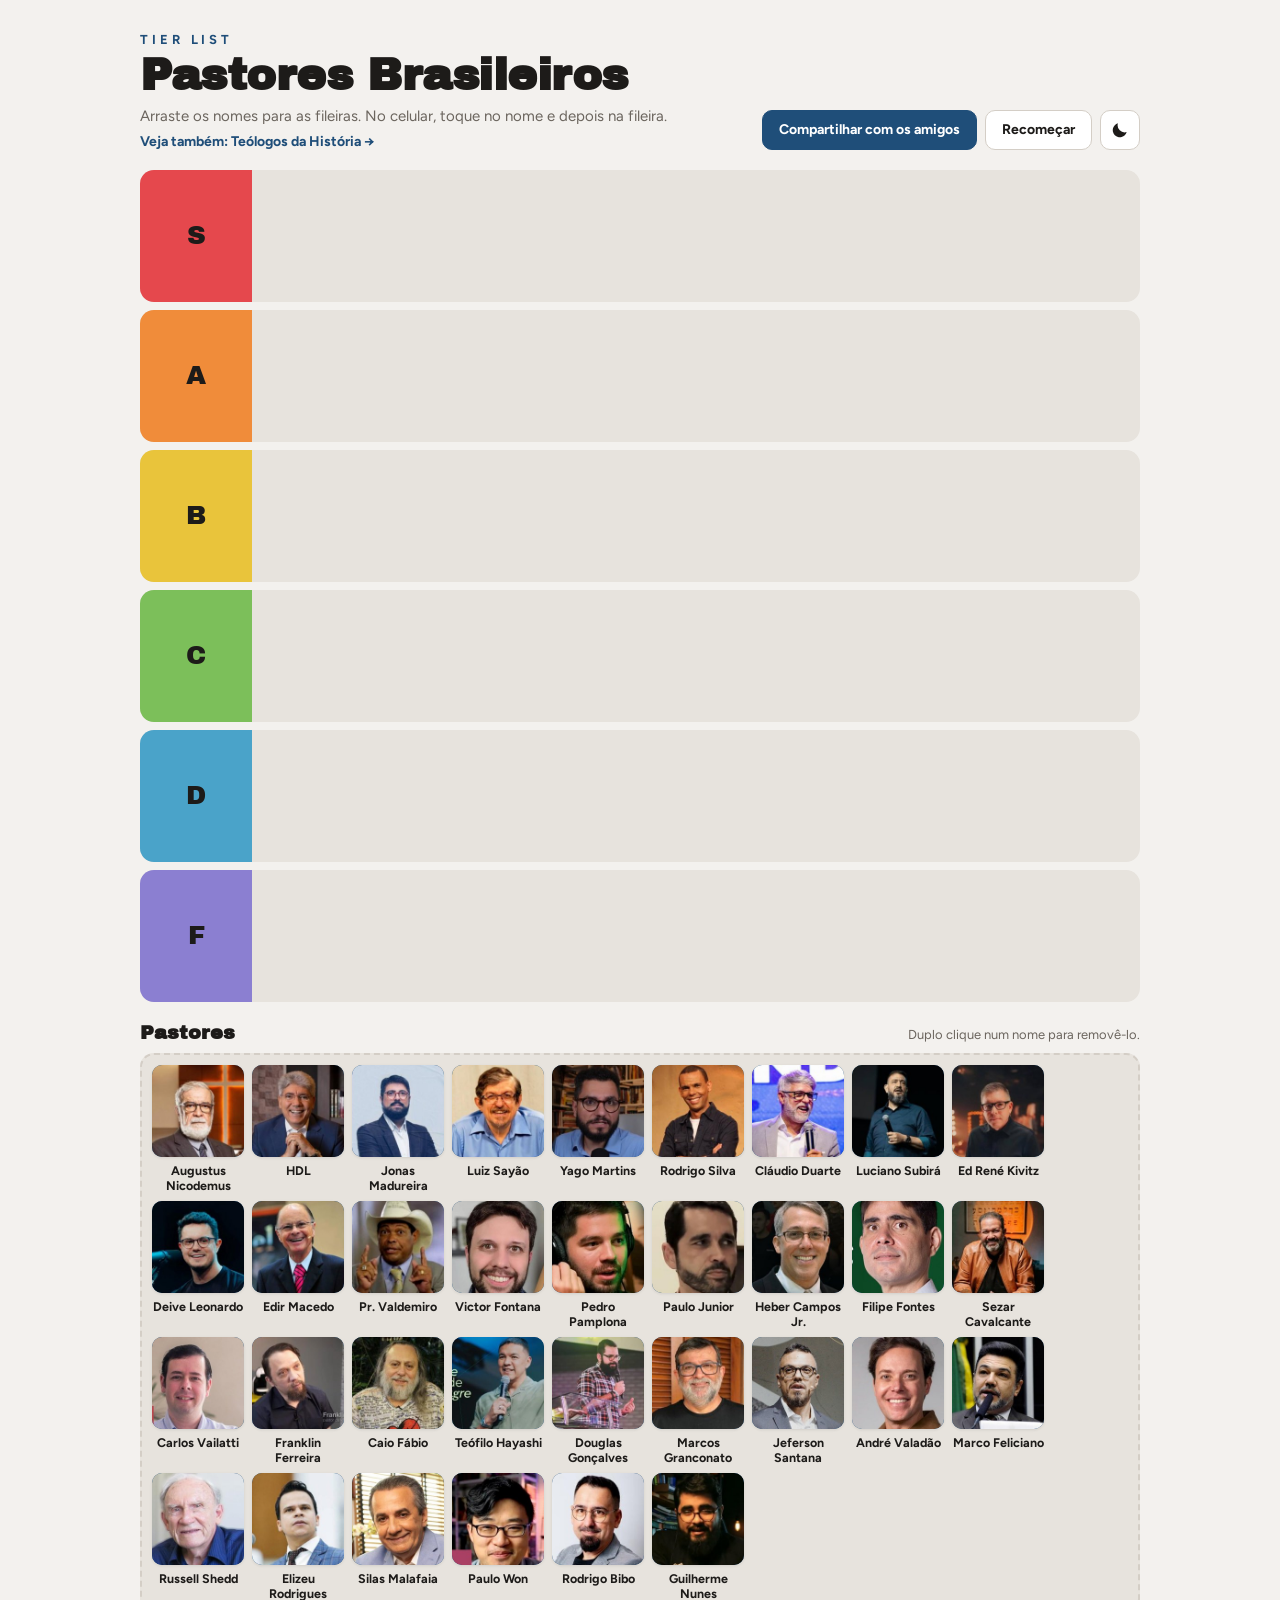
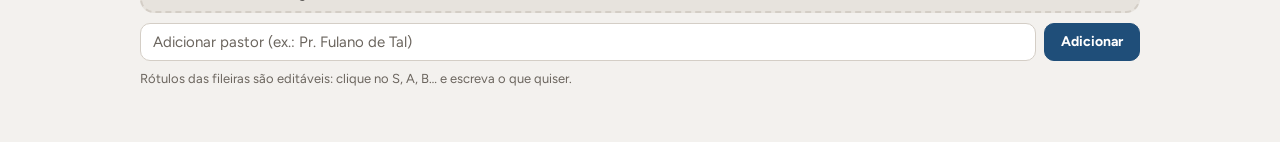
==== index.html @ 1598e866 "Atualização automática quando uma versão nova é publicada A página confere a cada minuto (e ao volta" ====
<!doctype html>
<html lang="pt-BR">
<head>
<meta charset="utf-8">
<meta name="viewport" content="width=device-width, initial-scale=1, viewport-fit=cover">
<title>Tier List de Pastores</title>
<meta name="description" content="Ranqueie os pastores brasileiros: monte a sua tier list e compartilhe com os amigos.">
<meta property="og:type" content="website">
<meta property="og:locale" content="pt_BR">
<meta property="og:url" content="https://matheusgregorio.github.io/tierlist-pastores/">
<meta property="og:title" content="Tier List de Pastores Brasileiros">
<meta property="og:description" content="Ranqueie os pastores brasileiros: monte a sua tier list e compartilhe com os amigos.">
<meta property="og:image" content="https://matheusgregorio.github.io/tierlist-pastores/capa.jpg">
<meta property="og:image:width" content="1200">
<meta property="og:image:height" content="630">
<meta property="og:image:alt" content="Ranqueie os pastores brasileiros: fileiras S, A, B, C, D e F e fotos de pastores">
<meta name="twitter:card" content="summary_large_image">
<meta name="twitter:title" content="Tier List de Pastores Brasileiros">
<meta name="twitter:description" content="Ranqueie os pastores brasileiros: monte a sua tier list e compartilhe com os amigos.">
<meta name="twitter:image" content="https://matheusgregorio.github.io/tierlist-pastores/capa.jpg">
<meta name="claude:viewport-fit-sides" content="cover">
<link rel="preconnect" href="https://fonts.googleapis.com">
<link rel="stylesheet" href="https://fonts.googleapis.com/css2?family=Archivo+Black&family=Figtree:wght@400;600;700&display=swap">
<style>
/* Layout: segue o visual da imagem de compartilhar. Fileiras arredondadas e separadas sobre fundo creme,
   rótulo colorido à esquerda, fotos quadradas com o nome embaixo. Tema claro e escuro seguem o aparelho. */
:root {
  --bg: #f3f1ee; --row: #e7e3dd; --surface: #ffffff; --fg: #1d1b19; --muted: #6b655e; --line: #d4cec6;
  --accent: #1f4e79; --on-accent: #ffffff; --shadow: rgb(29 27 25 / .10);
  --s: #e5484d; --a: #f08c3a; --b: #e9c43b; --c: #7cbf5a; --d: #4aa3c9; --f: #8b7fd1; --on-tier: #1d1b19;
  --display: "Archivo Black", Impact, "Arial Black", sans-serif;
  --body: "Figtree", system-ui, -apple-system, "Segoe UI", sans-serif;
}
@media (prefers-color-scheme: dark) { :root:not([data-theme="light"]) {
  --bg: #151413; --row: #24221f; --surface: #2d2a27; --fg: #f1ede8; --muted: #a69f97; --line: #3b3835;
  --accent: #8cb6de; --on-accent: #151413; --shadow: rgb(0 0 0 / .35);
  --s: #e0555a; --a: #ec9147; --b: #e2c049; --c: #7fbd60; --d: #52a5c8; --f: #9286d2; color-scheme: dark } }
:root[data-theme="dark"] {
  --bg: #151413; --row: #24221f; --surface: #2d2a27; --fg: #f1ede8; --muted: #a69f97; --line: #3b3835;
  --accent: #8cb6de; --on-accent: #151413; --shadow: rgb(0 0 0 / .35);
  --s: #e0555a; --a: #ec9147; --b: #e2c049; --c: #7fbd60; --d: #52a5c8; --f: #9286d2; color-scheme: dark }

* { box-sizing: border-box; }
html, body { margin: 0; }
body { background: var(--bg); color: var(--fg); font-family: var(--body); font-size: 15px;
  padding-left: max(16px, env(safe-area-inset-left, 0px)); padding-right: max(16px, env(safe-area-inset-right, 0px));
  padding-block: 32px 56px; }
.wrap { max-width: 1000px; margin: 0 auto; display: grid; gap: 20px; }
.wrap .wrap { width: 100%; max-width: none; }
header { display: flex; flex-wrap: wrap; align-items: end; justify-content: space-between; gap: 14px; }
.eyebrow { font-weight: 700; font-size: 13px; letter-spacing: .3em; color: var(--accent); margin: 0 0 6px; }
h1 { font-family: var(--display); font-size: clamp(1.9rem, 6vw, 2.8rem); line-height: 1.02; margin: 0; letter-spacing: -0.01em; text-wrap: balance; }
.sub { color: var(--muted); margin: 8px 0 0; }
.outra { display: inline-block; margin-top: 8px; font-weight: 700; font-size: 14px; color: var(--accent); text-decoration: none; }
.outra:hover { text-decoration: underline; }
.btns { display: flex; flex-wrap: wrap; gap: 8px; }
button { font: 700 14px var(--body); border: 1px solid var(--line); background: var(--surface); color: var(--fg);
  padding: 9px 16px; border-radius: 10px; cursor: pointer; transition: border-color .15s, transform .1s; }
button:hover { border-color: var(--accent); }
button:active { transform: translateY(1px); }
button.primary { background: var(--accent); color: var(--on-accent); border-color: var(--accent); }
button:disabled { opacity: .6; cursor: progress; }
button.icone { padding: 0; width: 40px; height: 40px; display: inline-grid; place-items: center; }
button.icone svg { width: 20px; height: 20px; fill: none; stroke: currentColor; stroke-width: 2; stroke-linecap: round; stroke-linejoin: round; }
button.icone .lua { fill: currentColor; stroke: none; }
:root[data-tema-efetivo="dark"] button.icone .lua, :root:not([data-tema-efetivo="dark"]) button.icone .sol { display: none; }
button:focus-visible, input:focus-visible, [contenteditable]:focus-visible, .chip:focus-visible { outline: 2px solid var(--accent); outline-offset: 2px; }

#board { display: grid; gap: 8px; }
.tier { display: grid; grid-template-columns: 112px 1fr; min-height: 132px; border-radius: 14px; overflow: hidden; background: var(--row); }
.label { position: relative; overflow: hidden; }
.label .txt { position: absolute; inset: 8px; display: flex; align-items: center; justify-content: center;
  text-align: center; font-family: var(--display); font-size: 26px; line-height: 1.1; color: var(--on-tier);
  overflow-wrap: normal; cursor: text; border-radius: 6px; outline-offset: -2px; }
.drop { display: flex; flex-wrap: wrap; align-content: flex-start; gap: 8px; padding: 10px;
  min-width: 0; transition: background .15s; }
.drop.over, .drop.target { background: color-mix(in srgb, var(--row), var(--accent) 16%); }

.chip { width: 92px; display: grid; justify-items: center; align-content: start; gap: 6px; padding: 0;
  border-radius: 10px; cursor: grab; user-select: none; touch-action: manipulation; }
.chip.sel .av { outline: 3px solid var(--accent); outline-offset: 2px; }
.chip.dragging { opacity: .4; }
.av { width: 100%; aspect-ratio: 1; border-radius: 10px; background: var(--accent); color: var(--on-accent);
  display: grid; place-items: center; font-family: var(--display); font-size: 1.6rem; overflow: hidden;
  box-shadow: 0 1px 3px var(--shadow); }
.av img { width: 100%; height: 100%; object-fit: cover; }
.nm { font-size: 12.5px; font-weight: 700; text-align: center; line-height: 1.2; overflow-wrap: break-word; hyphens: auto; }

.pool-head { display: flex; flex-wrap: wrap; gap: 8px; align-items: baseline; justify-content: space-between; }
h2 { font-family: var(--display); font-size: 1.2rem; margin: 0; }
#pool { background: var(--row); border: 2px dashed var(--line); border-radius: 14px; min-height: 120px; padding: 10px; }
.empty { color: var(--muted); padding: 10px; }
form { display: flex; gap: 8px; flex-wrap: wrap; }
input { font: 15px var(--body); padding: 9px 12px; border: 1px solid var(--line); border-radius: 10px;
  background: var(--surface); color: var(--fg); flex: 1 1 200px; min-width: 0; }
input::placeholder { color: var(--muted); }
.hint { color: var(--muted); font-size: 13px; margin: 0; }

#modal { position: fixed; inset: 0; z-index: 20; background: rgb(20 18 16 / .62); display: grid; place-items: center;
  padding: max(16px, env(safe-area-inset-top, 0px)) max(16px, env(safe-area-inset-right, 0px)) max(16px, env(safe-area-inset-bottom, 0px)) max(16px, env(safe-area-inset-left, 0px)); }
#modal[hidden] { display: none; }
.sheet { background: var(--surface); color: var(--fg); border-radius: 16px; width: min(560px, 100%); max-height: 100%;
  display: grid; grid-template-rows: auto minmax(0, 1fr) auto; overflow: hidden; box-shadow: 0 10px 40px rgb(0 0 0 / .3); }
.sheet-head, .sheet-foot { display: flex; gap: 8px; align-items: center; justify-content: space-between; padding: 12px 16px; }
.sheet-foot { justify-content: flex-end; border-top: 1px solid var(--line); flex-wrap: wrap; }
.sheet-head { border-bottom: 1px solid var(--line); }
.sheet-body { overflow: auto; padding: 16px; background: var(--row); min-height: 0; }
#modal-aviso { margin: 0; padding: 10px 16px 0; }
.sheet-body img { display: block; width: 100%; height: auto; border-radius: 8px; box-shadow: 0 2px 14px rgb(0 0 0 / .18); }

@media (max-width: 520px) {
  body { padding-block: 24px 48px; }
  .tier { grid-template-columns: 76px 1fr; min-height: 108px; border-radius: 12px; }
  .drop { gap: 6px; padding: 8px; }
  .chip { width: 72px; gap: 4px; } .nm { font-size: 10.5px; } .av { font-size: 1.2rem; border-radius: 8px; }
}
@media (prefers-reduced-motion: reduce) { * { transition: none !important; } }
</style>
<script>
  try { const t = localStorage.getItem("tierlist-tema"); if (t === "light" || t === "dark") document.documentElement.dataset.theme = t; } catch (e) {}
</script>
</head>
<body>
<div class="wrap">
  <header>
    <div>
      <p class="eyebrow">TIER LIST</p>
      <h1>Pastores Brasileiros</h1>
      <p class="sub">Arraste os nomes para as fileiras. No celular, toque no nome e depois na fileira.</p>
      <a class="outra" href="historia/">Veja também: Teólogos da História →</a>
    </div>
    <div class="btns">
      <button id="btn-share" class="primary">Compartilhar com os amigos</button>
      <button id="btn-reset">Recomeçar</button>
      <button id="btn-tema" class="icone" type="button" aria-label="Trocar tema">
        <svg class="sol" viewBox="0 0 24 24" aria-hidden="true"><circle cx="12" cy="12" r="4.5"/><path d="M12 2.5v2.5M12 19v2.5M2.5 12H5M19 12h2.5M5.3 5.3l1.8 1.8M16.9 16.9l1.8 1.8M5.3 18.7l1.8-1.8M16.9 7.1l1.8-1.8"/></svg>
        <svg class="lua" viewBox="0 0 24 24" aria-hidden="true"><path d="M20 14.5A8.5 8.5 0 0 1 9.5 4a8.5 8.5 0 1 0 10.5 10.5Z"/></svg>
      </button>
    </div>
  </header>

  <div id="board"></div>

  <section class="wrap" style="gap:10px">
    <div class="pool-head">
      <h2>Pastores</h2>
      <p class="hint">Duplo clique num nome para removê-lo.</p>
    </div>
    <div id="pool" class="drop"></div>
    <form id="add">
      <input id="novo" placeholder="Adicionar pastor (ex.: Pr. Fulano de Tal)" autocomplete="off">
      <button class="primary" type="submit">Adicionar</button>
    </form>
    <p class="hint">Rótulos das fileiras são editáveis: clique no S, A, B… e escreva o que quiser.</p>
  </section>
</div>

<div id="modal" hidden>
  <div class="sheet" role="dialog" aria-modal="true" aria-labelledby="modal-title">
    <div class="sheet-head">
      <h2 id="modal-title">Sua tier list</h2>
      <button id="btn-fechar" aria-label="Fechar">Fechar</button>
    </div>
    <div class="sheet-body">
      <p id="modal-msg" class="hint" hidden></p>
      <img id="modal-img" alt="Imagem da sua tier list de pastores" hidden>
    </div>
    <p id="modal-aviso" class="hint" role="status" hidden></p>
    <div class="sheet-foot" id="modal-acoes">
      <button id="btn-baixar">Baixar imagem</button>
      <button id="btn-enviar" class="primary">Compartilhar</button>
    </div>
  </div>
</div>

<script>
/* ===== Lista de pastores =====
   Edite aqui. "foto" é opcional: caminho de imagem dentro do repositório (ex.: "fotos/fulano.jpg").
   Sem foto, aparecem as iniciais. */
const PASTORES = [
  // Fotos do template original do TierMaker. Troque "Nº x" pelo nome.
  { id: "p01", nome: "Augustus Nicodemus", foto: "fotos/01.jpg" },
  { id: "p02", nome: "HDL", foto: "fotos/02.jpg" },
  { id: "p03", nome: "Jonas Madureira", foto: "fotos/03.jpg" },
  { id: "p04", nome: "Luiz Sayão", foto: "fotos/04.jpg" },
  { id: "p05", nome: "Yago Martins", foto: "fotos/05.jpg" },
  { id: "p06", nome: "Rodrigo Silva", foto: "fotos/06.jpg" },
  { id: "p08", nome: "Cláudio Duarte", foto: "fotos/08.jpg" },
  { id: "p09", nome: "Luciano Subirá", foto: "fotos/09.jpg" },
  { id: "p10", nome: "Ed René Kivitz", foto: "fotos/10.jpg" },
  { id: "p11", nome: "Deive Leonardo", foto: "fotos/11.jpg" },
  { id: "p13", nome: "Edir Macedo", foto: "fotos/13.jpg" },
  { id: "p22", nome: "Pr. Valdemiro", foto: "fotos/22.jpg" },
  { id: "p23", nome: "Victor Fontana", foto: "fotos/23.jpg" },
  { id: "p24", nome: "Pedro Pamplona", foto: "fotos/24.jpg" },
  { id: "p25", nome: "Paulo Junior", foto: "fotos/25.jpg" },
  { id: "p26", nome: "Heber Campos Jr.", foto: "fotos/26.jpg" },
  { id: "p27", nome: "Filipe Fontes", foto: "fotos/27.jpg" },
  { id: "p28", nome: "Sezar Cavalcante", foto: "fotos/28.jpg" },
  { id: "p29", nome: "Carlos Vailatti", foto: "fotos/29.jpg" },
  { id: "p30", nome: "Franklin Ferreira", foto: "fotos/30.jpg" },
  { id: "p31", nome: "Caio Fábio", foto: "fotos/31.jpg" },
  { id: "p32", nome: "Teófilo Hayashi", foto: "fotos/32.jpg" },
  { id: "p33", nome: "Douglas Gonçalves", foto: "fotos/33.jpg" },
  { id: "p34", nome: "Marcos Granconato", foto: "fotos/34.jpg" },
  { id: "p35", nome: "Jeferson Santana", foto: "fotos/35.jpg" },
  { id: "p36", nome: "André Valadão", foto: "fotos/36.jpg" },
  { id: "p37", nome: "Marco Feliciano", foto: "fotos/37.jpg" },
  { id: "p38", nome: "Russell Shedd", foto: "fotos/38.jpg" },
  { id: "p39", nome: "Elizeu Rodrigues", foto: "fotos/39.jpg" },
  { id: "p40", nome: "Silas Malafaia", foto: "fotos/40.jpg" },
  { id: "p41", nome: "Paulo Won", foto: "fotos/41.jpg" },
  { id: "p42", nome: "Rodrigo Bibo", foto: "fotos/42.jpg" },
  { id: "p43", nome: "Guilherme Nunes", foto: "fotos/43.jpg" },
];

const TIERS = [
  { id: "S", cor: "var(--s)" }, { id: "A", cor: "var(--a)" }, { id: "B", cor: "var(--b)" },
  { id: "C", cor: "var(--c)" }, { id: "D", cor: "var(--d)" }, { id: "F", cor: "var(--f)" },
];
const KEY = "tierlist-pastores-v1";

function pid(p) { return p.id || slug(p.nome); }
function slug(s) { return s.normalize("NFD").replace(/[\u0300-\u036f]/g, "").toLowerCase().replace(/[^a-z0-9]+/g, "-"); }
function iniciais(n) {
  const p = n.replace(/^(pr|pra|rev|bispo|ap|apóstolo|pastor|pastora)\.?\s+/i, "").split(/\s+/).filter((w, i, a) => w && (a.length < 3 || !/^(jr\.?|j[uú]nior|filho|neto)$/i.test(w)));
  return ((p[0]?.[0] || "") + (p.length > 1 ? p[p.length - 1][0] : "")).toUpperCase();
}

function estadoInicial() {
  const s = { labels: {}, pos: {}, extras: [], removidos: [] };
  TIERS.forEach(t => s.labels[t.id] = t.id);
  return s;
}
let estado = estadoInicial();
try { const salvo = JSON.parse(localStorage.getItem(KEY)); if (salvo) estado = Object.assign(estadoInicial(), salvo); } catch (e) {}
function salvar() { try { localStorage.setItem(KEY, JSON.stringify(estado)); } catch (e) {} }

function todos() {
  const lista = [...PASTORES, ...estado.extras];
  const vistos = new Set();
  return lista.filter(p => { const id = pid(p); if (vistos.has(id) || estado.removidos.includes(id)) return false; vistos.add(id); return true; });
}

const board = document.getElementById("board"), pool = document.getElementById("pool");
let selecionado = null;

function chip(p) {
  const el = document.createElement("div");
  el.className = "chip"; el.draggable = true; el.dataset.id = pid(p); el.tabIndex = 0;
  const av = document.createElement("div"); av.className = "av";
  if (p.foto) { const img = new Image(); img.src = p.foto; img.alt = ""; img.onerror = () => { av.textContent = iniciais(p.nome); }; av.append(img); }
  else av.textContent = iniciais(p.nome);
  const nm = document.createElement("div"); nm.className = "nm"; nm.textContent = p.nome;
  el.append(av, nm);
  el.addEventListener("dragstart", e => { e.dataTransfer.setData("text/plain", el.dataset.id); el.classList.add("dragging"); });
  el.addEventListener("dragend", () => el.classList.remove("dragging"));
  el.addEventListener("click", e => { e.stopPropagation(); selecionar(el); });
  el.addEventListener("keydown", e => { if (e.key === "Enter" || e.key === " ") { e.preventDefault(); selecionar(el); } });
  el.addEventListener("dblclick", () => remover(el.dataset.id));
  return el;
}

function selecionar(el) {
  if (selecionado === el) { el.classList.remove("sel"); selecionado = null; marcarAlvos(false); return; }
  selecionado?.classList.remove("sel");
  selecionado = el; el.classList.add("sel"); marcarAlvos(true);
}
function marcarAlvos(on) { document.querySelectorAll(".drop").forEach(d => d.classList.toggle("target", on)); }

function mover(id, destino) {
  if (destino === "pool") delete estado.pos[id]; else estado.pos[id] = destino;
  salvar(); render();
}
function remover(id) {
  estado.extras = estado.extras.filter(p => pid(p) !== id);
  if (PASTORES.some(p => pid(p) === id)) estado.removidos.push(id);
  delete estado.pos[id]; salvar(); render();
}

function prepararDrop(el, destino) {
  el.addEventListener("dragover", e => { e.preventDefault(); el.classList.add("over"); });
  el.addEventListener("dragleave", () => el.classList.remove("over"));
  el.addEventListener("drop", e => { e.preventDefault(); el.classList.remove("over"); mover(e.dataTransfer.getData("text/plain"), destino); });
  el.addEventListener("click", () => { if (selecionado) { const id = selecionado.dataset.id; selecionado = null; marcarAlvos(false); mover(id, destino); } });
}

/* Rótulo das fileiras: começa grande e diminui até o texto caber inteiro no quadrado */
function ajustarRotulo(txt) {
  if (!txt.clientHeight) return;
  let tam = 26;
  txt.style.fontSize = tam + "px";
  while (tam > 10 && (txt.scrollHeight > txt.clientHeight + 1 || txt.scrollWidth > txt.clientWidth + 1)) {
    tam -= 1; txt.style.fontSize = tam + "px";
  }
}
function ajustarTodos() { document.querySelectorAll(".label .txt").forEach(ajustarRotulo); }
window.addEventListener("resize", ajustarTodos);
document.fonts?.ready?.then(ajustarTodos);

function render() {
  board.innerHTML = ""; pool.innerHTML = "";
  const pessoas = todos();
  TIERS.forEach(t => {
    const row = document.createElement("div"); row.className = "tier";
    const lab = document.createElement("div"); lab.className = "label"; lab.style.background = t.cor;
    const txt = document.createElement("div"); txt.className = "txt";
    txt.contentEditable = "true"; txt.spellcheck = false; txt.textContent = estado.labels[t.id];
    txt.setAttribute("aria-label", "Nome da fileira");
    txt.addEventListener("input", () => { estado.labels[t.id] = txt.textContent.trim() || t.id; ajustarRotulo(txt); salvar(); });
    txt.addEventListener("blur", () => { if (!txt.textContent.trim()) { txt.textContent = t.id; ajustarRotulo(txt); } });
    lab.append(txt);
    const drop = document.createElement("div"); drop.className = "drop";
    prepararDrop(drop, t.id);
    pessoas.filter(p => estado.pos[pid(p)] === t.id).forEach(p => drop.append(chip(p)));
    row.append(lab, drop); board.append(row);
  });
  const soltos = pessoas.filter(p => !TIERS.some(t => t.id === estado.pos[pid(p)]));
  soltos.forEach(p => pool.append(chip(p)));
  if (!pessoas.length) pool.innerHTML = '<div class="empty">Nenhum pastor ainda. Adicione pelo campo abaixo.</div>';
  ajustarTodos();
}
prepararDrop(pool, "pool");

document.getElementById("add").addEventListener("submit", e => {
  e.preventDefault();
  const inp = document.getElementById("novo"), nome = inp.value.trim();
  if (!nome) return;
  const id = slug(nome);
  estado.removidos = estado.removidos.filter(r => r !== id);
  if (!todos().some(p => pid(p) === id)) estado.extras.push({ nome });
  inp.value = ""; salvar(); render();
});

document.getElementById("btn-reset").addEventListener("click", function () {
  if (this.dataset.confirm) { estado = estadoInicial(); salvar(); render(); this.textContent = "Recomeçar"; delete this.dataset.confirm; return; }
  this.dataset.confirm = "1"; this.textContent = "Confirmar: apagar tudo?";
  setTimeout(() => { this.textContent = "Recomeçar"; delete this.dataset.confirm; }, 4000);
});

/* ===== Imagem para compartilhar =====
   Desenhada num canvas de 1080 px de largura (formato de post), sempre no tema claro. */
const SITE = "matheusgregorio.github.io/tierlist-pastores";
const CORES = { S: "#e5484d", A: "#f08c3a", B: "#e9c43b", C: "#7cbf5a", D: "#4aa3c9", F: "#8b7fd1" };
const IMG = { W: 1080, pad: 56, labelW: 180, cell: 124, foto: 112, gapX: 14, rowPad: 16, nomeH: 50 };
const DISPLAY = '"Archivo Black", Impact, "Arial Black", sans-serif';
const BODY = 'Figtree, system-ui, -apple-system, "Segoe UI", sans-serif';

function carregarFoto(src) {
  return new Promise(res => { if (!src) return res(null); const i = new Image(); i.onload = () => res(i); i.onerror = () => res(null); i.src = src; });
}
function quebrar(ctx, texto, larg) {
  const linhas = []; let atual = "";
  for (const w of texto.split(/\s+/)) {
    const teste = atual ? atual + " " + w : w;
    if (ctx.measureText(teste).width <= larg || !atual) atual = teste; else { linhas.push(atual); atual = w; }
  }
  if (atual) linhas.push(atual);
  return linhas;
}
function retArredondado(ctx, x, y, w, h, r) {
  ctx.beginPath(); ctx.moveTo(x + r, y); ctx.arcTo(x + w, y, x + w, y + h, r); ctx.arcTo(x + w, y + h, x, y + h, r);
  ctx.arcTo(x, y + h, x, y, r); ctx.arcTo(x, y, x + w, y, r); ctx.closePath();
}

async function gerarImagem() {
  try { await Promise.all([document.fonts.load(`64px ${DISPLAY}`), document.fonts.load(`700 18px ${BODY}`), document.fonts.load(`600 18px ${BODY}`)]); } catch (e) {}
  const pessoas = todos();
  const fileiras = TIERS.map(t => ({ t, gente: pessoas.filter(p => estado.pos[pid(p)] === t.id) }));
  if (!fileiras.some(f => f.gente.length)) return null;

  const fotos = new Map();
  await Promise.all(pessoas.filter(p => estado.pos[pid(p)]).map(async p => fotos.set(pid(p), await carregarFoto(p.foto))));

  // Altura máxima 1350 (formato 4:5): o WhatsApp e o Instagram mostram a imagem inteira, sem cortar.
  // Com muita gente, as fotos diminuem até tudo caber.
  const H_MAX = 1350, topo = 210, rodape = 100, gapFileira = 8;
  const areaX = IMG.pad + IMG.labelW, areaW = IMG.W - IMG.pad * 2 - IMG.labelW;
  function medir(k) {
    const foto = Math.round(IMG.foto * k), cell = Math.round(IMG.cell * k), gapX = Math.round(IMG.gapX * k);
    const rowPad = Math.round(IMG.rowPad * Math.max(k, .6)), nomeFonte = Math.max(11, Math.round(17 * Math.min(1, k * 1.15)));
    const nomeH = Math.round(nomeFonte * 2.4 + 6), celH = foto + nomeH;
    const porLinha = Math.max(1, Math.floor((areaW - rowPad * 2 + gapX) / (cell + gapX)));
    const alturas = fileiras.map(f => f.gente.length
      ? Math.ceil(f.gente.length / porLinha) * celH + rowPad * 2 - 6
      : Math.round(celH * .55) + rowPad * 2);
    const H = topo + alturas.reduce((a, b) => a + b, 0) + gapFileira * (fileiras.length - 1) + rodape;
    return { foto, cell, gapX, rowPad, nomeFonte, celH, porLinha, alturas, H };
  }
  let k = 1, L = medir(k);
  while (L.H > H_MAX && k > .4) { k -= .02; L = medir(k); }
  const { foto: FOTO, cell: CELL, gapX: GAPX, rowPad: ROWPAD, nomeFonte, celH, porLinha, alturas, H } = L;
  const escala = 2;
  const cv = document.createElement("canvas"); cv.width = IMG.W * escala; cv.height = H * escala;
  const ctx = cv.getContext("2d"); ctx.scale(escala, escala);

  // fundo e cabeçalho
  ctx.fillStyle = "#f3f1ee"; ctx.fillRect(0, 0, IMG.W, H);
  ctx.fillStyle = "#1f4e79"; ctx.font = `700 22px ${BODY}`;
  ctx.letterSpacing = "4px"; ctx.fillText("MINHA TIER LIST", IMG.pad, 84); ctx.letterSpacing = "0px";
  ctx.fillStyle = "#1d1b19"; ctx.font = `64px ${DISPLAY}`; ctx.fillText("Pastores Brasileiros", IMG.pad, 156);

  // fileiras
  let y = topo;
  fileiras.forEach((f, i) => {
    const h = alturas[i];
    retArredondado(ctx, IMG.pad, y, IMG.W - IMG.pad * 2, h, 14); ctx.save(); ctx.clip();
    ctx.fillStyle = "#e7e3dd"; ctx.fillRect(IMG.pad, y, IMG.W - IMG.pad * 2, h);
    ctx.fillStyle = CORES[f.t.id] || "#999"; ctx.fillRect(IMG.pad, y, IMG.labelW, h);
    ctx.restore();

    // rótulo: maior fonte que caiba na largura e na altura
    const rotulo = estado.labels[f.t.id] || f.t.id;
    ctx.fillStyle = "#1d1b19"; ctx.textAlign = "center"; ctx.textBaseline = "middle";
    let tam = 64, linhas;
    do { ctx.font = `${tam}px ${DISPLAY}`; linhas = quebrar(ctx, rotulo, IMG.labelW - 24); tam -= 2; }
    while (tam > 14 && (linhas.length * tam * 1.15 > h - 16 || linhas.some(l => ctx.measureText(l).width > IMG.labelW - 24)));
    const lh = (tam + 2) * 1.15, y0 = y + h / 2 - (linhas.length - 1) * lh / 2;
    linhas.forEach((l, k) => ctx.fillText(l, IMG.pad + IMG.labelW / 2, y0 + k * lh));

    // pessoas
    f.gente.forEach((p, k) => {
      const col = k % porLinha, lin = Math.floor(k / porLinha);
      const cx = areaX + ROWPAD + col * (CELL + GAPX), cy = y + ROWPAD + lin * celH;
      const fx = cx + (CELL - FOTO) / 2;
      ctx.save(); retArredondado(ctx, fx, cy, FOTO, FOTO, Math.max(8, Math.round(14 * k))); ctx.clip();
      const im = fotos.get(pid(p));
      if (im) {
        const s = Math.max(FOTO / im.width, FOTO / im.height), w = im.width * s, hh = im.height * s;
        ctx.drawImage(im, fx + (FOTO - w) / 2, cy + (FOTO - hh) / 2, w, hh);
      } else {
        ctx.fillStyle = "#1f4e79"; ctx.fillRect(fx, cy, FOTO, FOTO);
        ctx.fillStyle = "#f3f1ee"; ctx.font = `${Math.round(FOTO * .32)}px ${DISPLAY}`; ctx.fillText(iniciais(p.nome), fx + FOTO / 2, cy + FOTO / 2);
      }
      ctx.restore();
      retArredondado(ctx, fx + .5, cy + .5, FOTO - 1, FOTO - 1, Math.max(8, Math.round(14 * k)));
      ctx.strokeStyle = "rgba(29, 27, 25, .16)"; ctx.lineWidth = 1; ctx.stroke();
      ctx.fillStyle = "#1d1b19"; ctx.font = `700 ${nomeFonte}px ${BODY}`; ctx.textBaseline = "top";
      quebrar(ctx, p.nome, CELL + Math.round(GAPX * .4)).slice(0, 2).forEach((l, n) => ctx.fillText(l, cx + CELL / 2, cy + FOTO + 6 + n * Math.round(nomeFonte * 1.18)));
      ctx.textBaseline = "middle";
    });
    y += h + gapFileira;
  });

  // rodapé
  ctx.textAlign = "left"; ctx.textBaseline = "alphabetic";
  ctx.fillStyle = "#6b655e"; ctx.font = `600 22px ${BODY}`; ctx.fillText("Monte a sua em", IMG.pad, H - 48);
  const w1 = ctx.measureText("Monte a sua em ").width;
  ctx.fillStyle = "#1f4e79"; ctx.font = `700 22px ${BODY}`; ctx.fillText(SITE, IMG.pad + w1, H - 48);
  return cv;
}

const modal = document.getElementById("modal"), modalImg = document.getElementById("modal-img"), modalMsg = document.getElementById("modal-msg");
const btnEnviar = document.getElementById("btn-enviar"), btnBaixar = document.getElementById("btn-baixar");
const modalAviso = document.getElementById("modal-aviso");
let arquivo = null;

function fecharModal() { modal.hidden = true; if (modalImg.src.startsWith("blob:")) URL.revokeObjectURL(modalImg.src); arquivo = null; }
document.getElementById("btn-fechar").addEventListener("click", fecharModal);
modal.addEventListener("click", e => { if (e.target === modal) fecharModal(); });
document.addEventListener("keydown", e => { if (e.key === "Escape" && !modal.hidden) fecharModal(); });

document.getElementById("btn-share").addEventListener("click", async function () {
  this.disabled = true; const txt = this.textContent; this.textContent = "Gerando imagem…";
  try {
    const cv = await gerarImagem();
    modal.hidden = false;
    if (!cv) {
      modalMsg.textContent = "Coloque pelo menos um pastor numa fileira para gerar a imagem.";
      modalMsg.hidden = false; modalImg.hidden = true; document.getElementById("modal-acoes").hidden = true; return;
    }
    const blob = await new Promise(r => cv.toBlob(r, "image/png"));
    arquivo = new File([blob], "tierlist-pastores.png", { type: "image/png" });
    modalImg.src = URL.createObjectURL(blob);
    modalImg.hidden = false; modalMsg.hidden = true; document.getElementById("modal-acoes").hidden = false;
    modalAviso.hidden = true; btnEnviar.focus();
  } finally { this.disabled = false; this.textContent = txt; }
});

const TEXTO = "Faça a sua em https://" + SITE;
btnEnviar.addEventListener("click", async () => {
  if (!arquivo) return;
  if (navigator.canShare && navigator.canShare({ files: [arquivo] })) {
    // Abre o menu de compartilhar do aparelho (WhatsApp, Instagram…) com a imagem e o texto
    try { await navigator.share({ files: [arquivo], text: TEXTO }); return; }
    catch (e) { if (e.name === "AbortError") return; }
  }
  // Sem suporte a enviar imagem (ex.: alguns computadores): baixa a imagem e abre o WhatsApp com o texto
  btnBaixar.click();
  window.open("https://wa.me/?text=" + encodeURIComponent(TEXTO), "_blank", "noopener");
  modalAviso.textContent = "A imagem foi baixada. Anexe ela na conversa do WhatsApp que abriu.";
  modalAviso.hidden = false;
});
btnBaixar.addEventListener("click", () => {
  if (!arquivo) return;
  const a = document.createElement("a"); a.download = arquivo.name; a.href = modalImg.src;
  document.body.append(a); a.click(); a.remove();
});

/* ===== Tema claro / escuro =====
   Padrão: o do aparelho. O botão troca para o outro modo e a escolha fica salva neste navegador. */
const escuroSistema = matchMedia("(prefers-color-scheme: dark)");
function temaAtual() { return document.documentElement.dataset.theme || (escuroSistema.matches ? "dark" : "light"); }
function marcarTema() {
  const t = temaAtual(); document.documentElement.dataset.temaEfetivo = t;
  const b = document.getElementById("btn-tema");
  const rot = t === "dark" ? "Mudar para o modo claro" : "Mudar para o modo escuro";
  b.setAttribute("aria-label", rot); b.title = rot;
}
document.getElementById("btn-tema").addEventListener("click", () => {
  const novo = temaAtual() === "dark" ? "light" : "dark";
  document.documentElement.dataset.theme = novo;
  try { localStorage.setItem("tierlist-tema", novo); } catch (e) {}
  marcarTema();
});
escuroSistema.addEventListener?.("change", marcarTema);
new MutationObserver(marcarTema).observe(document.documentElement, { attributes: true, attributeFilter: ["data-theme"] });
marcarTema();

/* ===== Atualização automática =====
   Quando uma versão nova é publicada, a página recarrega sozinha (as posições ficam salvas no navegador).
   Compara o código desta página com o publicado; espera a pessoa terminar o que está fazendo. */
(function () {
  if (!/(\.github\.io|^127\.0\.0\.1|^localhost)$/.test(location.hostname)) return;
  const assinatura = doc => [...doc.querySelectorAll("script:not([src]), style")].map(e => e.textContent).join("\u0000");
  const atual = assinatura(document);
  let pendente = false;
  const ocupado = () => {
    const a = document.activeElement;
    return !modal.hidden || selecionado || (a && (a.isContentEditable || a.tagName === "INPUT"));
  };
  async function checar() {
    if (document.hidden) return;
    if (!pendente) {
      try {
        const r = await fetch(location.pathname + "?v=" + Date.now(), { cache: "no-store" });
        if (!r.ok) return;
        const novo = assinatura(new DOMParser().parseFromString(await r.text(), "text/html"));
        if (novo && novo !== atual) pendente = true;
      } catch (e) { return; }
    }
    if (pendente && !ocupado()) location.reload();
  }
  setInterval(() => { if (pendente) checar(); }, 5000);
  setInterval(checar, 60000);
  document.addEventListener("visibilitychange", () => { if (!document.hidden) checar(); });
  setTimeout(checar, 3000);
})();

render();
</script>
</body>
</html>
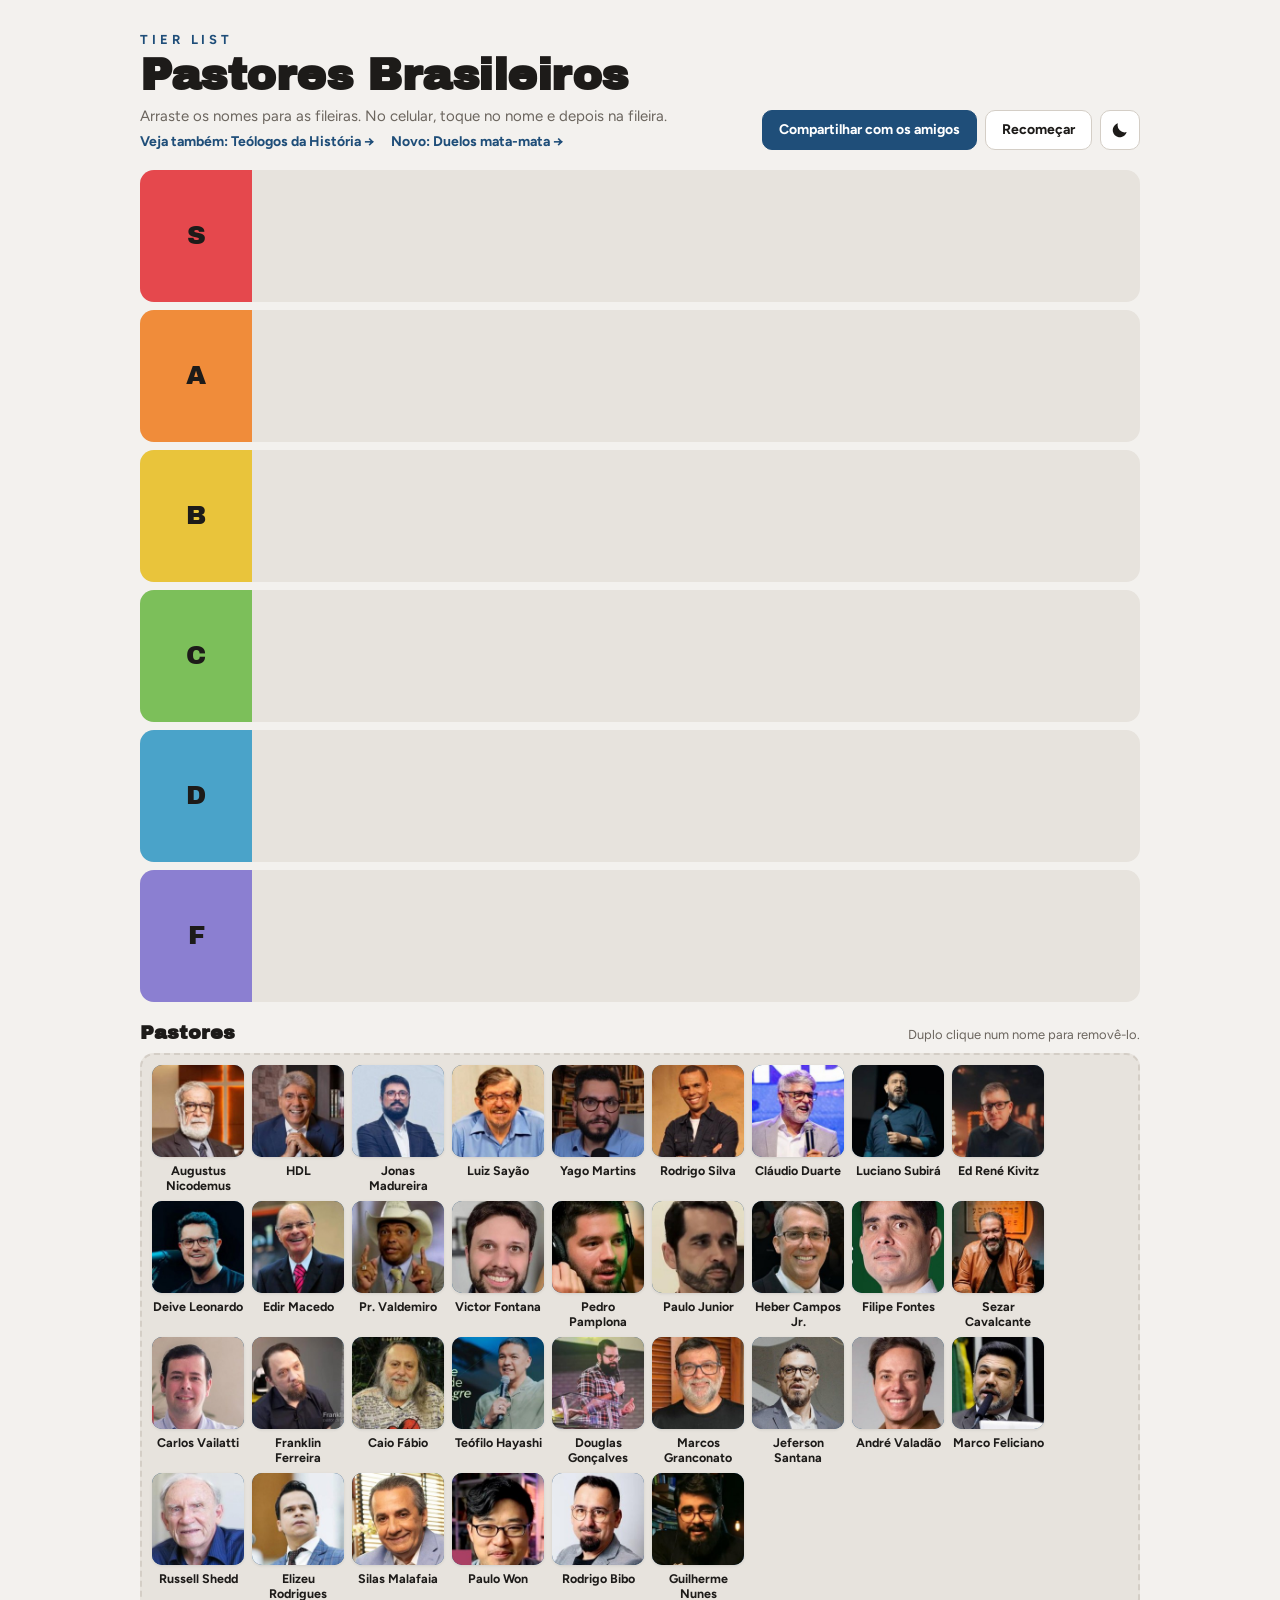
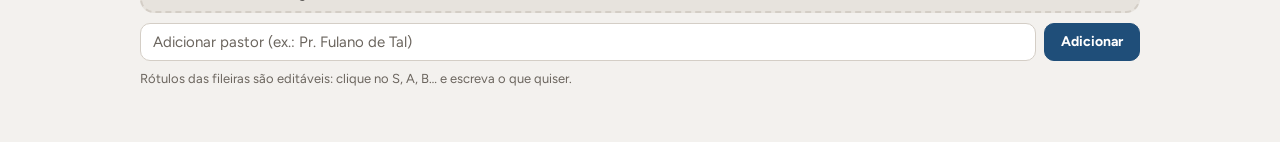
==== commit 2bfd29da: "Adiciona duelos mata-mata com pódio, chaveamento e compartilhamento" ====
--- a/index.html
+++ b/index.html
@@ -128,6 +128,7 @@
       <h1>Pastores Brasileiros</h1>
       <p class="sub">Arraste os nomes para as fileiras. No celular, toque no nome e depois na fileira.</p>
       <a class="outra" href="historia/">Veja também: Teólogos da História →</a>
+      <a class="outra" href="duelos/" style="margin-left:12px">Novo: Duelos mata-mata →</a>
     </div>
     <div class="btns">
       <button id="btn-share" class="primary">Compartilhar com os amigos</button>
@@ -358,9 +359,17 @@
   if (atual) linhas.push(atual);
   return linhas;
 }
+// Retângulo de cantos arredondados desenhado com linhas e curvas simples
+// (o arcTo gerava formas erradas no Safari/iPhone).
 function retArredondado(ctx, x, y, w, h, r) {
-  ctx.beginPath(); ctx.moveTo(x + r, y); ctx.arcTo(x + w, y, x + w, y + h, r); ctx.arcTo(x + w, y + h, x, y + h, r);
-  ctx.arcTo(x, y + h, x, y, r); ctx.arcTo(x, y, x + w, y, r); ctx.closePath();
+  r = Math.min(r, w / 2, h / 2);
+  ctx.beginPath();
+  ctx.moveTo(x + r, y);
+  ctx.lineTo(x + w - r, y); ctx.quadraticCurveTo(x + w, y, x + w, y + r);
+  ctx.lineTo(x + w, y + h - r); ctx.quadraticCurveTo(x + w, y + h, x + w - r, y + h);
+  ctx.lineTo(x + r, y + h); ctx.quadraticCurveTo(x, y + h, x, y + h - r);
+  ctx.lineTo(x, y + r); ctx.quadraticCurveTo(x, y, x + r, y);
+  ctx.closePath();
 }
 
 async function gerarImagem() {
@@ -390,6 +399,7 @@
   let k = 1, L = medir(k);
   while (L.H > H_MAX && k > .4) { k -= .02; L = medir(k); }
   const { foto: FOTO, cell: CELL, gapX: GAPX, rowPad: ROWPAD, nomeFonte, celH, porLinha, alturas, H } = L;
+  const RAIO = Math.max(8, Math.round(14 * k)); // canto arredondado das fotos (fixo para todas)
   const escala = 2;
   const cv = document.createElement("canvas"); cv.width = IMG.W * escala; cv.height = H * escala;
   const ctx = cv.getContext("2d"); ctx.scale(escala, escala);
@@ -423,7 +433,7 @@
       const col = k % porLinha, lin = Math.floor(k / porLinha);
       const cx = areaX + ROWPAD + col * (CELL + GAPX), cy = y + ROWPAD + lin * celH;
       const fx = cx + (CELL - FOTO) / 2;
-      ctx.save(); retArredondado(ctx, fx, cy, FOTO, FOTO, Math.max(8, Math.round(14 * k))); ctx.clip();
+      ctx.save(); retArredondado(ctx, fx, cy, FOTO, FOTO, RAIO); ctx.clip();
       const im = fotos.get(pid(p));
       if (im) {
         const s = Math.max(FOTO / im.width, FOTO / im.height), w = im.width * s, hh = im.height * s;
@@ -433,7 +443,7 @@
         ctx.fillStyle = "#f3f1ee"; ctx.font = `${Math.round(FOTO * .32)}px ${DISPLAY}`; ctx.fillText(iniciais(p.nome), fx + FOTO / 2, cy + FOTO / 2);
       }
       ctx.restore();
-      retArredondado(ctx, fx + .5, cy + .5, FOTO - 1, FOTO - 1, Math.max(8, Math.round(14 * k)));
+      retArredondado(ctx, fx + .5, cy + .5, FOTO - 1, FOTO - 1, RAIO);
       ctx.strokeStyle = "rgba(29, 27, 25, .16)"; ctx.lineWidth = 1; ctx.stroke();
       ctx.fillStyle = "#1d1b19"; ctx.font = `700 ${nomeFonte}px ${BODY}`; ctx.textBaseline = "top";
       quebrar(ctx, p.nome, CELL + Math.round(GAPX * .4)).slice(0, 2).forEach((l, n) => ctx.fillText(l, cx + CELL / 2, cy + FOTO + 6 + n * Math.round(nomeFonte * 1.18)));
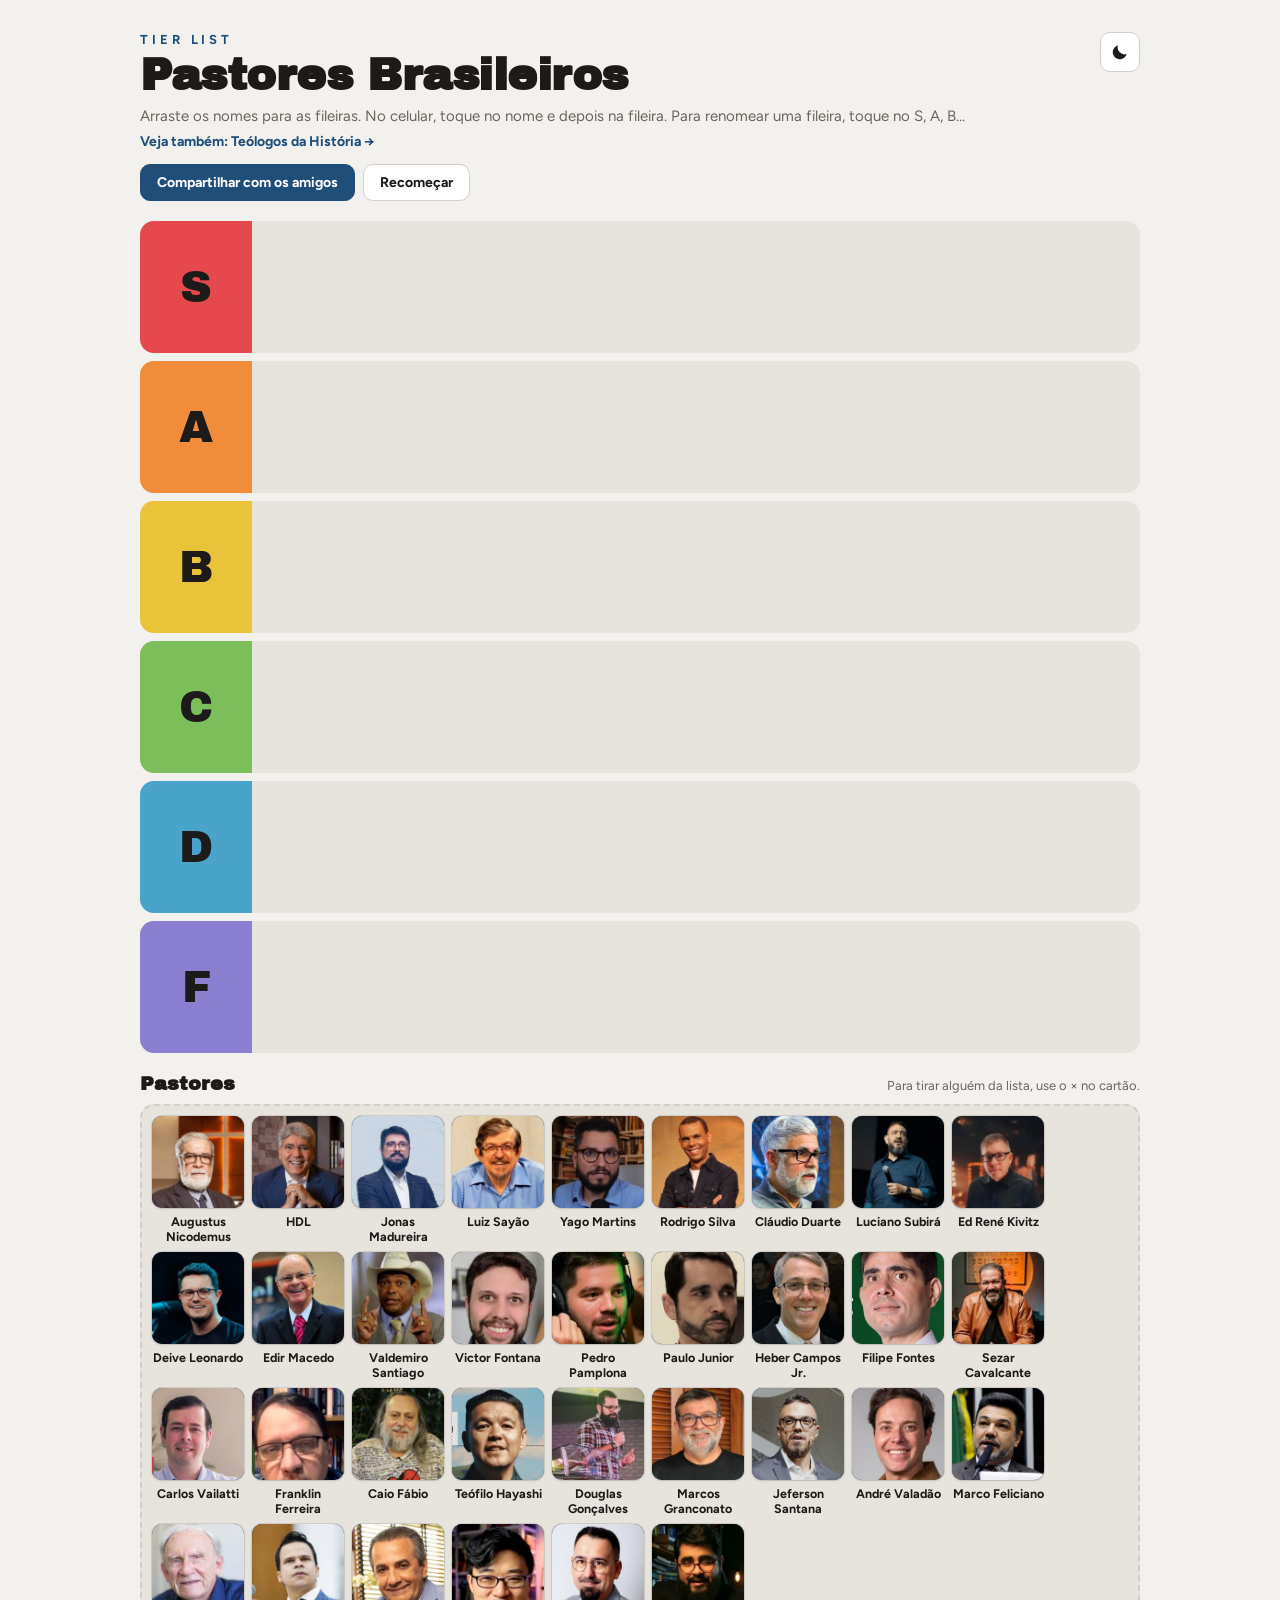
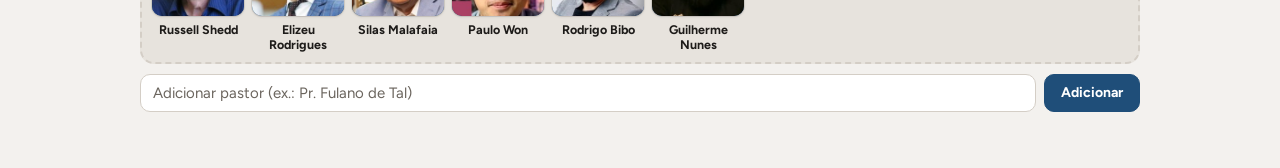
==== commit a320019c: "Ajustes da revisão: remover com × e desfazer, rótulos maiores, fotos - Tirar alguém agora é pelo × n" ====
--- a/index.html
+++ b/index.html
@@ -26,18 +26,18 @@
    rótulo colorido à esquerda, fotos quadradas com o nome embaixo. Tema claro e escuro seguem o aparelho. */
 :root {
   --bg: #f3f1ee; --row: #e7e3dd; --surface: #ffffff; --fg: #1d1b19; --muted: #6b655e; --line: #d4cec6;
-  --accent: #1f4e79; --on-accent: #ffffff; --shadow: rgb(29 27 25 / .10);
+  --accent: #1f4e79; --on-accent: #ffffff; --shadow: rgb(29 27 25 / .10); --av-line: rgb(29 27 25 / .10);
   --s: #e5484d; --a: #f08c3a; --b: #e9c43b; --c: #7cbf5a; --d: #4aa3c9; --f: #8b7fd1; --on-tier: #1d1b19;
   --display: "Archivo Black", Impact, "Arial Black", sans-serif;
   --body: "Figtree", system-ui, -apple-system, "Segoe UI", sans-serif;
 }
 @media (prefers-color-scheme: dark) { :root:not([data-theme="light"]) {
   --bg: #151413; --row: #24221f; --surface: #2d2a27; --fg: #f1ede8; --muted: #a69f97; --line: #3b3835;
-  --accent: #8cb6de; --on-accent: #151413; --shadow: rgb(0 0 0 / .35);
+  --accent: #8cb6de; --on-accent: #151413; --shadow: rgb(0 0 0 / .35); --av-line: rgb(255 255 255 / .16);
   --s: #e0555a; --a: #ec9147; --b: #e2c049; --c: #7fbd60; --d: #52a5c8; --f: #9286d2; color-scheme: dark } }
 :root[data-theme="dark"] {
   --bg: #151413; --row: #24221f; --surface: #2d2a27; --fg: #f1ede8; --muted: #a69f97; --line: #3b3835;
-  --accent: #8cb6de; --on-accent: #151413; --shadow: rgb(0 0 0 / .35);
+  --accent: #8cb6de; --on-accent: #151413; --shadow: rgb(0 0 0 / .35); --av-line: rgb(255 255 255 / .16);
   --s: #e0555a; --a: #ec9147; --b: #e2c049; --c: #7fbd60; --d: #52a5c8; --f: #9286d2; color-scheme: dark }
 
 * { box-sizing: border-box; }
@@ -47,7 +47,9 @@
   padding-block: 32px 56px; }
 .wrap { max-width: 1000px; margin: 0 auto; display: grid; gap: 20px; }
 .wrap .wrap { width: 100%; max-width: none; }
-header { display: flex; flex-wrap: wrap; align-items: end; justify-content: space-between; gap: 14px; }
+header { position: relative; display: flex; flex-wrap: wrap; align-items: end; justify-content: space-between; gap: 14px; }
+.titulo { padding-right: 52px; }
+#btn-tema { position: absolute; top: 0; right: 0; }
 .eyebrow { font-weight: 700; font-size: 13px; letter-spacing: .3em; color: var(--accent); margin: 0 0 6px; }
 h1 { font-family: var(--display); font-size: clamp(1.9rem, 6vw, 2.8rem); line-height: 1.02; margin: 0; letter-spacing: -0.01em; text-wrap: balance; }
 .sub { color: var(--muted); margin: 8px 0 0; }
@@ -70,19 +72,26 @@
 .tier { display: grid; grid-template-columns: 112px 1fr; min-height: 132px; border-radius: 14px; overflow: hidden; background: var(--row); }
 .label { position: relative; overflow: hidden; }
 .label .txt { position: absolute; inset: 8px; display: flex; align-items: center; justify-content: center;
-  text-align: center; font-family: var(--display); font-size: 26px; line-height: 1.1; color: var(--on-tier);
+  text-align: center; font-family: var(--display); font-size: 44px; line-height: 1.05; color: var(--on-tier);
   overflow-wrap: normal; cursor: text; border-radius: 6px; outline-offset: -2px; }
 .drop { display: flex; flex-wrap: wrap; align-content: flex-start; gap: 8px; padding: 10px;
   min-width: 0; transition: background .15s; }
 .drop.over, .drop.target { background: color-mix(in srgb, var(--row), var(--accent) 16%); }
 
-.chip { width: 92px; display: grid; justify-items: center; align-content: start; gap: 6px; padding: 0;
-  border-radius: 10px; cursor: grab; user-select: none; touch-action: manipulation; }
-.chip.sel .av { outline: 3px solid var(--accent); outline-offset: 2px; }
+.chip { position: relative; width: 92px; display: grid; justify-items: center; align-content: start; gap: 6px; padding: 0;
+  border-radius: 10px; cursor: grab; user-select: none; touch-action: manipulation; transition: transform .12s; }
+.chip.sel { transform: scale(1.06); z-index: 1; }
+.chip.sel .av { outline: 3px solid var(--accent); outline-offset: 2px; box-shadow: 0 6px 16px var(--shadow); }
+.tirar { position: absolute; top: -7px; right: -7px; width: 26px; height: 26px; padding: 0; border-radius: 50%;
+  display: none; place-items: center; font: 700 16px/1 var(--body); background: var(--surface); color: var(--fg);
+  border: 1px solid var(--line); box-shadow: 0 1px 4px var(--shadow); }
+.chip.sel .tirar { display: grid; }
+@media (hover: hover) { .chip:hover .tirar { display: grid; } }
+.tirar:hover { background: #e5484d; color: #fff; border-color: #e5484d; }
 .chip.dragging { opacity: .4; }
 .av { width: 100%; aspect-ratio: 1; border-radius: 10px; background: var(--accent); color: var(--on-accent);
   display: grid; place-items: center; font-family: var(--display); font-size: 1.6rem; overflow: hidden;
-  box-shadow: 0 1px 3px var(--shadow); }
+  box-shadow: 0 0 0 1px var(--av-line), 0 1px 3px var(--shadow); }
 .av img { width: 100%; height: 100%; object-fit: cover; }
 .nm { font-size: 12.5px; font-weight: 700; text-align: center; line-height: 1.2; overflow-wrap: break-word; hyphens: auto; }
 
@@ -95,6 +104,12 @@
   background: var(--surface); color: var(--fg); flex: 1 1 200px; min-width: 0; }
 input::placeholder { color: var(--muted); }
 .hint { color: var(--muted); font-size: 13px; margin: 0; }
+#desfazer { position: fixed; z-index: 15; left: 50%; transform: translateX(-50%);
+  bottom: calc(16px + env(safe-area-inset-bottom, 0px)); display: flex; align-items: center; gap: 12px;
+  background: var(--fg); color: var(--bg); padding: 10px 10px 10px 16px; border-radius: 12px;
+  box-shadow: 0 6px 24px rgb(0 0 0 / .25); font-weight: 600; max-width: calc(100% - 32px); }
+#desfazer[hidden] { display: none; }
+#desfazer button { background: transparent; color: var(--bg); border-color: color-mix(in srgb, var(--bg) 40%, transparent); }
 
 #modal { position: fixed; inset: 0; z-index: 20; background: rgb(20 18 16 / .62); display: grid; place-items: center;
   padding: max(16px, env(safe-area-inset-top, 0px)) max(16px, env(safe-area-inset-right, 0px)) max(16px, env(safe-area-inset-bottom, 0px)) max(16px, env(safe-area-inset-left, 0px)); }
@@ -123,12 +138,11 @@
 <body>
 <div class="wrap">
   <header>
-    <div>
+    <div class="titulo">
       <p class="eyebrow">TIER LIST</p>
       <h1>Pastores Brasileiros</h1>
-      <p class="sub">Arraste os nomes para as fileiras. No celular, toque no nome e depois na fileira.</p>
+      <p class="sub">Arraste os nomes para as fileiras. No celular, toque no nome e depois na fileira. Para renomear uma fileira, toque no S, A, B…</p>
       <a class="outra" href="historia/">Veja também: Teólogos da História →</a>
-      <a class="outra" href="duelos/" style="margin-left:12px">Novo: Duelos mata-mata →</a>
     </div>
     <div class="btns">
       <button id="btn-share" class="primary">Compartilhar com os amigos</button>
@@ -145,16 +159,17 @@
   <section class="wrap" style="gap:10px">
     <div class="pool-head">
       <h2>Pastores</h2>
-      <p class="hint">Duplo clique num nome para removê-lo.</p>
+      <p class="hint">Para tirar alguém da lista, use o × no cartão.</p>
     </div>
     <div id="pool" class="drop"></div>
     <form id="add">
       <input id="novo" placeholder="Adicionar pastor (ex.: Pr. Fulano de Tal)" autocomplete="off">
       <button class="primary" type="submit">Adicionar</button>
     </form>
-    <p class="hint">Rótulos das fileiras são editáveis: clique no S, A, B… e escreva o que quiser.</p>
   </section>
 </div>
+
+<div id="desfazer" role="status" hidden><span id="desfazer-txt"></span><button id="btn-desfazer" type="button">Desfazer</button></div>
 
 <div id="modal" hidden>
   <div class="sheet" role="dialog" aria-modal="true" aria-labelledby="modal-title">
@@ -191,7 +206,7 @@
   { id: "p10", nome: "Ed René Kivitz", foto: "fotos/10.jpg" },
   { id: "p11", nome: "Deive Leonardo", foto: "fotos/11.jpg" },
   { id: "p13", nome: "Edir Macedo", foto: "fotos/13.jpg" },
-  { id: "p22", nome: "Pr. Valdemiro", foto: "fotos/22.jpg" },
+  { id: "p22", nome: "Valdemiro Santiago", foto: "fotos/22.jpg" },
   { id: "p23", nome: "Victor Fontana", foto: "fotos/23.jpg" },
   { id: "p24", nome: "Pedro Pamplona", foto: "fotos/24.jpg" },
   { id: "p25", nome: "Paulo Junior", foto: "fotos/25.jpg" },
@@ -258,7 +273,10 @@
   el.addEventListener("dragend", () => el.classList.remove("dragging"));
   el.addEventListener("click", e => { e.stopPropagation(); selecionar(el); });
   el.addEventListener("keydown", e => { if (e.key === "Enter" || e.key === " ") { e.preventDefault(); selecionar(el); } });
-  el.addEventListener("dblclick", () => remover(el.dataset.id));
+  const x = document.createElement("button"); x.type = "button"; x.className = "tirar"; x.textContent = "×";
+  x.setAttribute("aria-label", "Tirar " + p.nome + " da lista"); x.title = "Tirar da lista";
+  x.addEventListener("click", e => { e.stopPropagation(); remover(el.dataset.id, p.nome); });
+  el.append(x);
   return el;
 }
 
@@ -273,11 +291,21 @@
   if (destino === "pool") delete estado.pos[id]; else estado.pos[id] = destino;
   salvar(); render();
 }
-function remover(id) {
+let antesDeRemover = null, desfazerTimer;
+function remover(id, nome) {
+  antesDeRemover = JSON.stringify(estado);
   estado.extras = estado.extras.filter(p => pid(p) !== id);
   if (PASTORES.some(p => pid(p) === id)) estado.removidos.push(id);
-  delete estado.pos[id]; salvar(); render();
-}
+  delete estado.pos[id]; selecionado = null; marcarAlvos(false); salvar(); render();
+  document.getElementById("desfazer-txt").textContent = (nome || "Nome") + " saiu da lista.";
+  const d = document.getElementById("desfazer"); d.hidden = false;
+  clearTimeout(desfazerTimer); desfazerTimer = setTimeout(() => { d.hidden = true; antesDeRemover = null; }, 7000);
+}
+document.getElementById("btn-desfazer").addEventListener("click", () => {
+  if (!antesDeRemover) return;
+  estado = JSON.parse(antesDeRemover); antesDeRemover = null; salvar(); render();
+  document.getElementById("desfazer").hidden = true;
+});
 
 function prepararDrop(el, destino) {
   el.addEventListener("dragover", e => { e.preventDefault(); el.classList.add("over"); });
@@ -289,7 +317,7 @@
 /* Rótulo das fileiras: começa grande e diminui até o texto caber inteiro no quadrado */
 function ajustarRotulo(txt) {
   if (!txt.clientHeight) return;
-  let tam = 26;
+  let tam = matchMedia("(max-width: 520px)").matches ? 32 : 44;
   txt.style.fontSize = tam + "px";
   while (tam > 10 && (txt.scrollHeight > txt.clientHeight + 1 || txt.scrollWidth > txt.clientWidth + 1)) {
     tam -= 1; txt.style.fontSize = tam + "px";
@@ -309,6 +337,8 @@
     txt.contentEditable = "true"; txt.spellcheck = false; txt.textContent = estado.labels[t.id];
     txt.setAttribute("aria-label", "Nome da fileira");
     txt.addEventListener("input", () => { estado.labels[t.id] = txt.textContent.trim() || t.id; ajustarRotulo(txt); salvar(); });
+    txt.addEventListener("keydown", e => { if (e.key === "Enter") { e.preventDefault(); txt.blur(); } });
+    txt.addEventListener("paste", e => { e.preventDefault(); document.execCommand("insertText", false, (e.clipboardData.getData("text/plain") || "").replace(/\s+/g, " ")); });
     txt.addEventListener("blur", () => { if (!txt.textContent.trim()) { txt.textContent = t.id; ajustarRotulo(txt); } });
     lab.append(txt);
     const drop = document.createElement("div"); drop.className = "drop";
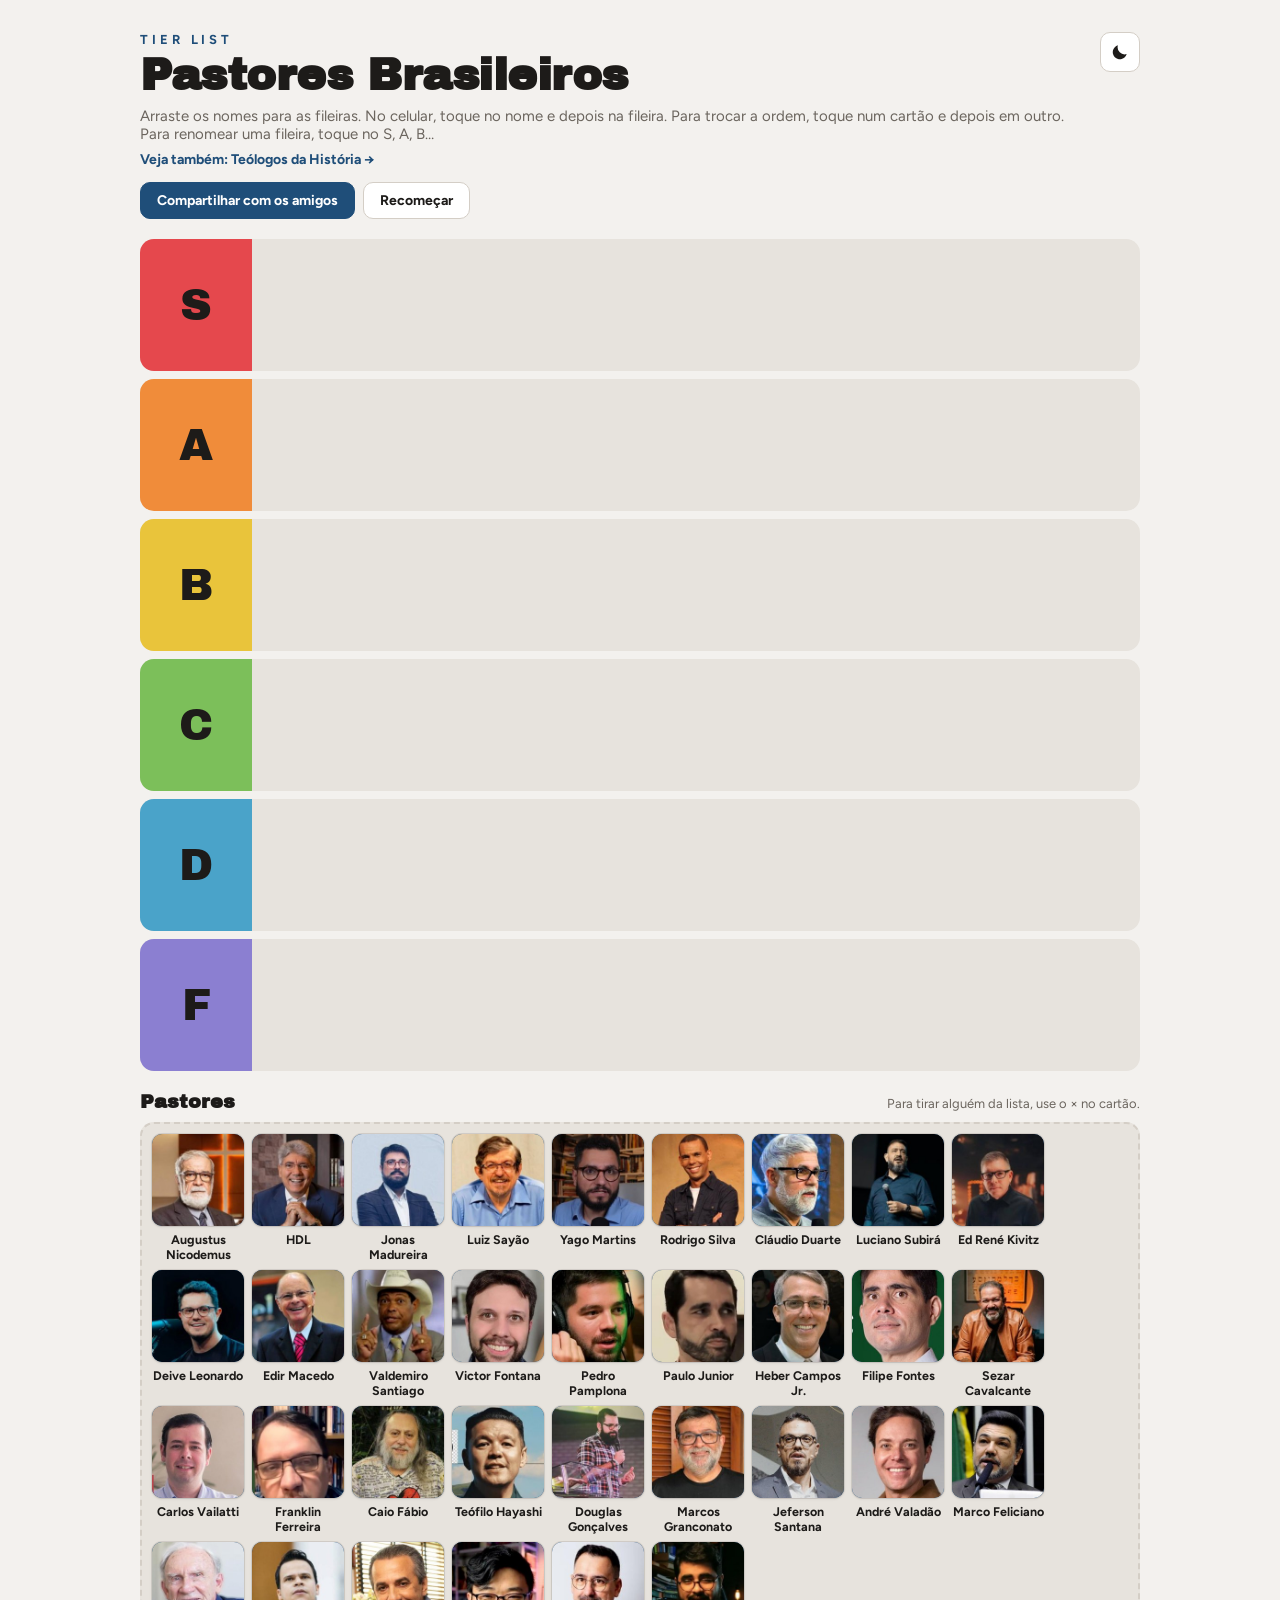
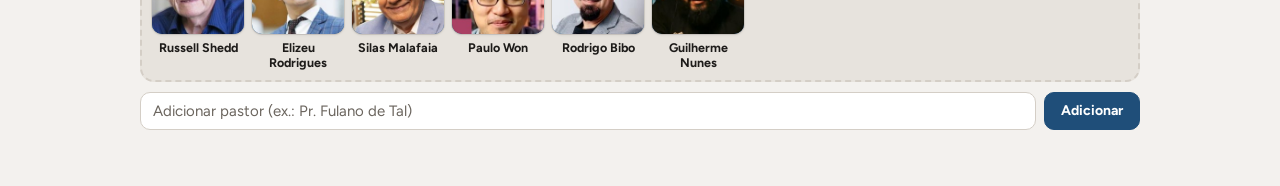
==== commit 64639bdd: "Trocar a ordem dos cartões dentro das fileiras Arrastar um cartão para cima de outro coloca antes ou" ====
--- a/index.html
+++ b/index.html
@@ -89,6 +89,9 @@
 @media (hover: hover) { .chip:hover .tirar { display: grid; } }
 .tirar:hover { background: #e5484d; color: #fff; border-color: #e5484d; }
 .chip.dragging { opacity: .4; }
+.chip.antes::before, .chip.depois::after { content: ""; position: absolute; top: 0; width: 4px; border-radius: 2px;
+  aspect-ratio: auto; height: calc(100% - 4px); background: var(--accent); }
+.chip.antes::before { left: -6px; } .chip.depois::after { right: -6px; }
 .av { width: 100%; aspect-ratio: 1; border-radius: 10px; background: var(--accent); color: var(--on-accent);
   display: grid; place-items: center; font-family: var(--display); font-size: 1.6rem; overflow: hidden;
   box-shadow: 0 0 0 1px var(--av-line), 0 1px 3px var(--shadow); }
@@ -141,7 +144,7 @@
     <div class="titulo">
       <p class="eyebrow">TIER LIST</p>
       <h1>Pastores Brasileiros</h1>
-      <p class="sub">Arraste os nomes para as fileiras. No celular, toque no nome e depois na fileira. Para renomear uma fileira, toque no S, A, B…</p>
+      <p class="sub">Arraste os nomes para as fileiras. No celular, toque no nome e depois na fileira. Para trocar a ordem, toque num cartão e depois em outro. Para renomear uma fileira, toque no S, A, B…</p>
       <a class="outra" href="historia/">Veja também: Teólogos da História →</a>
     </div>
     <div class="btns">
@@ -244,7 +247,7 @@
 }
 
 function estadoInicial() {
-  const s = { labels: {}, pos: {}, extras: [], removidos: [] };
+  const s = { labels: {}, pos: {}, ordem: {}, extras: [], removidos: [] };
   TIERS.forEach(t => s.labels[t.id] = t.id);
   return s;
 }
@@ -271,7 +274,28 @@
   el.append(av, nm);
   el.addEventListener("dragstart", e => { e.dataTransfer.setData("text/plain", el.dataset.id); el.classList.add("dragging"); });
   el.addEventListener("dragend", () => el.classList.remove("dragging"));
-  el.addEventListener("click", e => { e.stopPropagation(); selecionar(el); });
+  const destinoDe = () => el.closest(".drop")?.dataset.dest;
+  el.addEventListener("click", e => {
+    e.stopPropagation();
+    // com outro cartão selecionado, tocar aqui coloca o selecionado nesta posição
+    if (selecionado && selecionado !== el) {
+      const id = selecionado.dataset.id; selecionado = null; marcarAlvos(false);
+      mover(id, destinoDe(), el.dataset.id, false); return;
+    }
+    selecionar(el);
+  });
+  el.addEventListener("dragover", e => {
+    e.preventDefault(); e.stopPropagation();
+    const depois = e.offsetX > el.clientWidth / 2;
+    el.classList.toggle("depois", depois); el.classList.toggle("antes", !depois);
+  });
+  el.addEventListener("dragleave", () => el.classList.remove("antes", "depois"));
+  el.addEventListener("drop", e => {
+    e.preventDefault(); e.stopPropagation();
+    const depois = el.classList.contains("depois"); el.classList.remove("antes", "depois");
+    el.closest(".drop")?.classList.remove("over");
+    mover(e.dataTransfer.getData("text/plain"), destinoDe(), el.dataset.id, depois);
+  });
   el.addEventListener("keydown", e => { if (e.key === "Enter" || e.key === " ") { e.preventDefault(); selecionar(el); } });
   const x = document.createElement("button"); x.type = "button"; x.className = "tirar"; x.textContent = "×";
   x.setAttribute("aria-label", "Tirar " + p.nome + " da lista"); x.title = "Tirar da lista";
@@ -287,8 +311,26 @@
 }
 function marcarAlvos(on) { document.querySelectorAll(".drop").forEach(d => d.classList.toggle("target", on)); }
 
-function mover(id, destino) {
-  if (destino === "pool") delete estado.pos[id]; else estado.pos[id] = destino;
+/* Ordem dentro de cada fileira: estado.ordem[fileira] = [ids]. Quem não está na lista vai para o fim. */
+function naFileira(pessoas, tid) {
+  const ordem = (estado.ordem && estado.ordem[tid]) || [];
+  const pos = id => { const i = ordem.indexOf(id); return i < 0 ? 1e9 : i; };
+  return pessoas.filter(p => estado.pos[pid(p)] === tid)
+    .map((p, n) => [p, n]).sort((a, b) => pos(pid(a[0])) - pos(pid(b[0])) || a[1] - b[1]).map(x => x[0]);
+}
+// Move "id" para a fileira "destino"; com refId, entra antes (ou depois) daquele cartão.
+function mover(id, destino, refId, depois) {
+  if (!id || id === refId) return;
+  estado.ordem = estado.ordem || {};
+  Object.keys(estado.ordem).forEach(k => { estado.ordem[k] = estado.ordem[k].filter(x => x !== id); });
+  if (destino === "pool") delete estado.pos[id];
+  else {
+    estado.pos[id] = destino;
+    const ids = naFileira(todos(), destino).map(pid).filter(x => x !== id);
+    let i = refId ? ids.indexOf(refId) : -1;
+    i = i < 0 ? ids.length : i + (depois ? 1 : 0);
+    ids.splice(i, 0, id); estado.ordem[destino] = ids;
+  }
   salvar(); render();
 }
 let antesDeRemover = null, desfazerTimer;
@@ -341,9 +383,9 @@
     txt.addEventListener("paste", e => { e.preventDefault(); document.execCommand("insertText", false, (e.clipboardData.getData("text/plain") || "").replace(/\s+/g, " ")); });
     txt.addEventListener("blur", () => { if (!txt.textContent.trim()) { txt.textContent = t.id; ajustarRotulo(txt); } });
     lab.append(txt);
-    const drop = document.createElement("div"); drop.className = "drop";
+    const drop = document.createElement("div"); drop.className = "drop"; drop.dataset.dest = t.id;
     prepararDrop(drop, t.id);
-    pessoas.filter(p => estado.pos[pid(p)] === t.id).forEach(p => drop.append(chip(p)));
+    naFileira(pessoas, t.id).forEach(p => drop.append(chip(p)));
     row.append(lab, drop); board.append(row);
   });
   const soltos = pessoas.filter(p => !TIERS.some(t => t.id === estado.pos[pid(p)]));
@@ -351,6 +393,7 @@
   if (!pessoas.length) pool.innerHTML = '<div class="empty">Nenhum pastor ainda. Adicione pelo campo abaixo.</div>';
   ajustarTodos();
 }
+pool.dataset.dest = "pool";
 prepararDrop(pool, "pool");
 
 document.getElementById("add").addEventListener("submit", e => {
@@ -405,7 +448,7 @@
 async function gerarImagem() {
   try { await Promise.all([document.fonts.load(`64px ${DISPLAY}`), document.fonts.load(`700 18px ${BODY}`), document.fonts.load(`600 18px ${BODY}`)]); } catch (e) {}
   const pessoas = todos();
-  const fileiras = TIERS.map(t => ({ t, gente: pessoas.filter(p => estado.pos[pid(p)] === t.id) }));
+  const fileiras = TIERS.map(t => ({ t, gente: naFileira(pessoas, t.id) }));
   if (!fileiras.some(f => f.gente.length)) return null;
 
   const fotos = new Map();
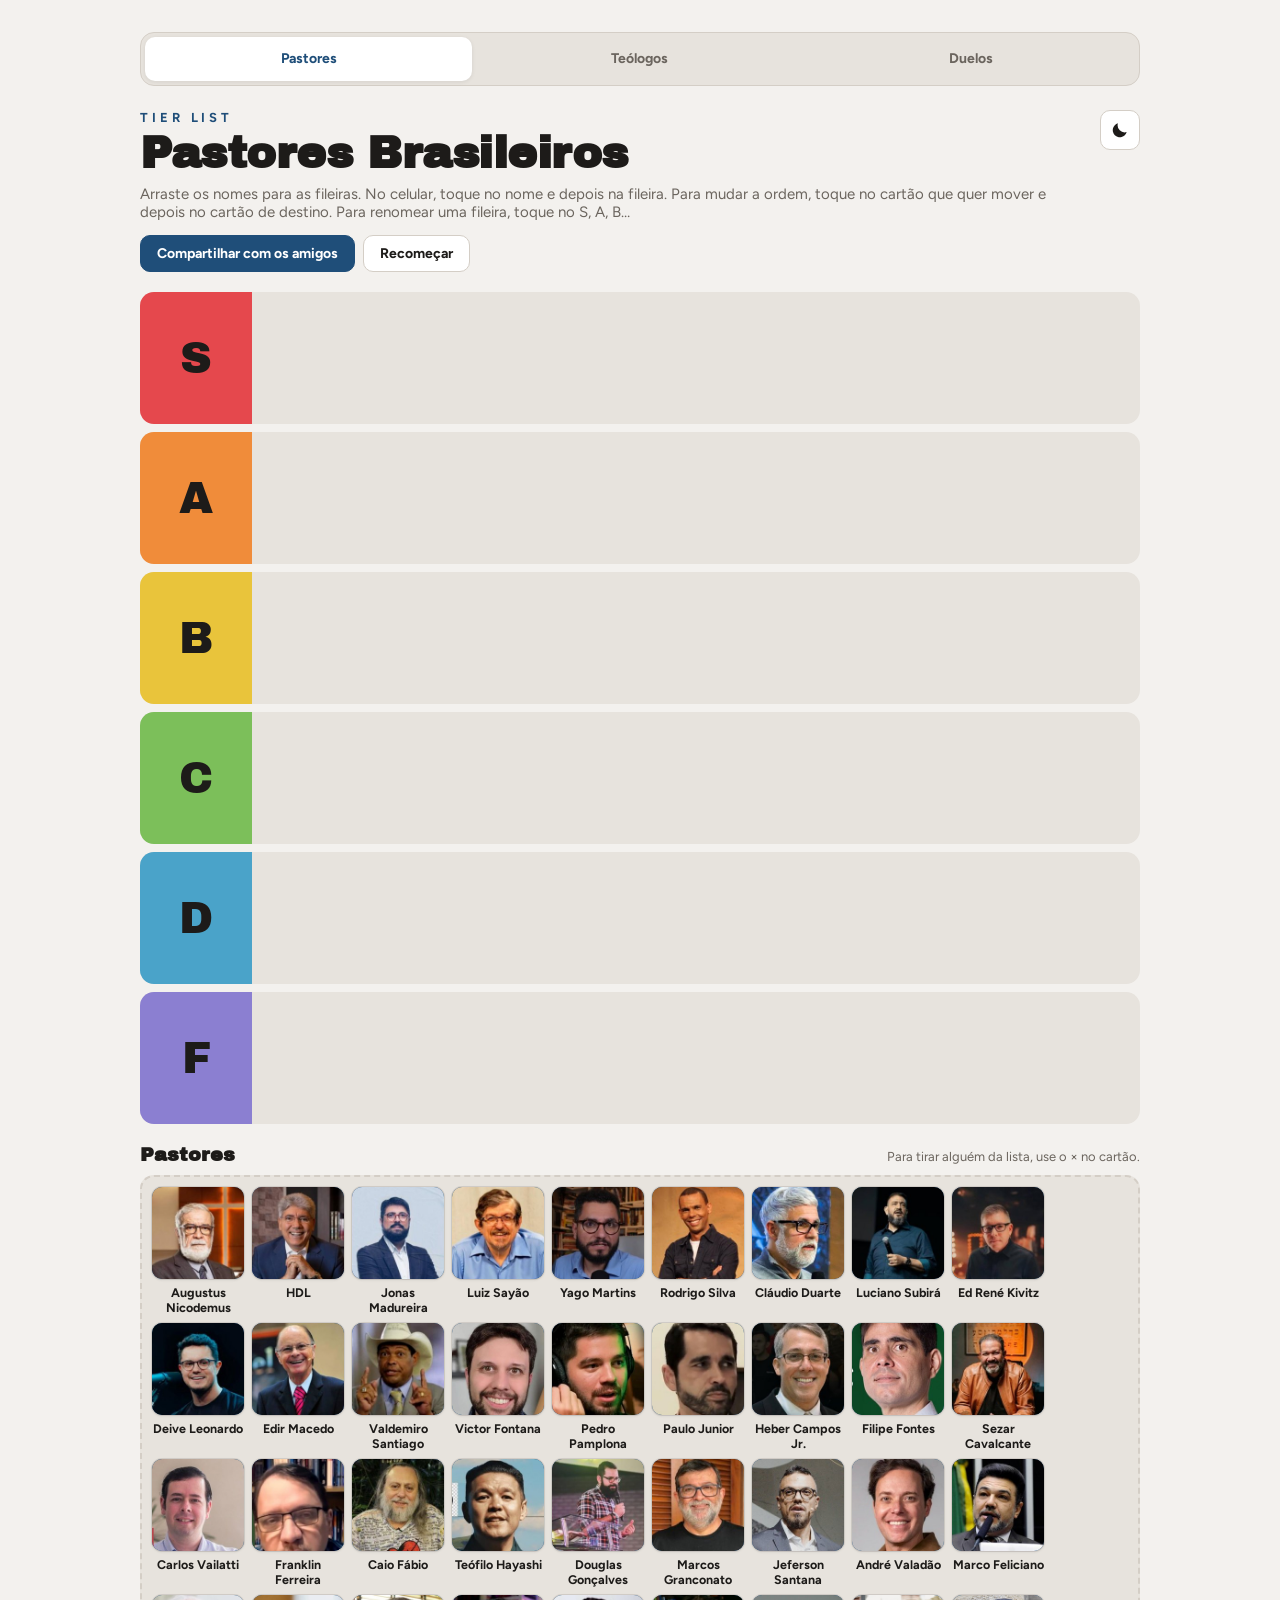
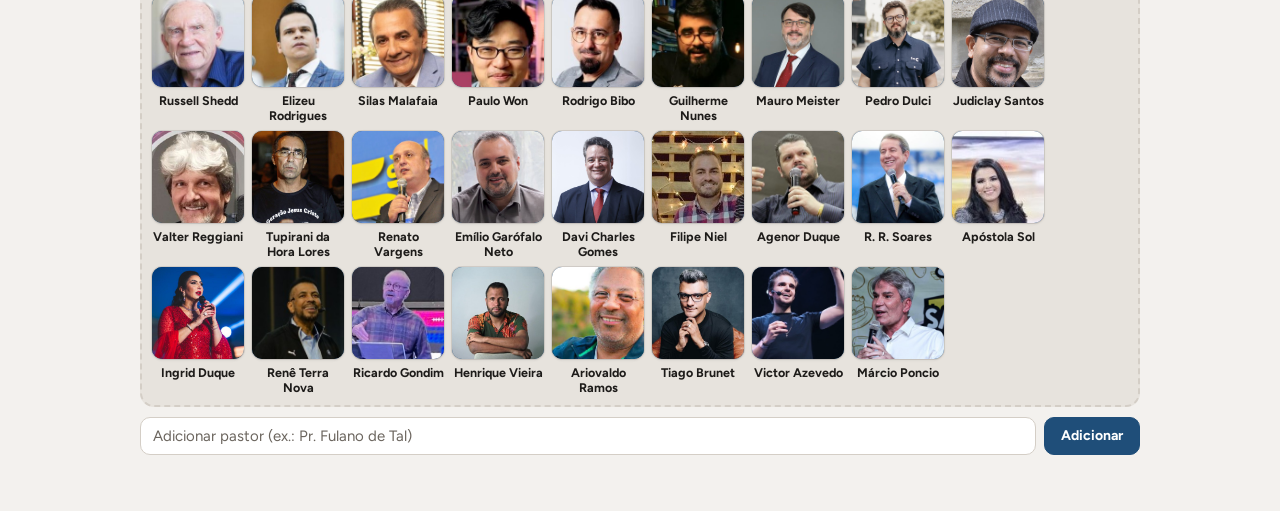
==== commit bc70046a: "Integra dev, corrige reordenação por clique e amplia lista de pastores" ====
--- a/index.html
+++ b/index.html
@@ -53,8 +53,6 @@
 .eyebrow { font-weight: 700; font-size: 13px; letter-spacing: .3em; color: var(--accent); margin: 0 0 6px; }
 h1 { font-family: var(--display); font-size: clamp(1.9rem, 6vw, 2.8rem); line-height: 1.02; margin: 0; letter-spacing: -0.01em; text-wrap: balance; }
 .sub { color: var(--muted); margin: 8px 0 0; }
-.outra { display: inline-block; margin-top: 8px; font-weight: 700; font-size: 14px; color: var(--accent); text-decoration: none; }
-.outra:hover { text-decoration: underline; }
 .btns { display: flex; flex-wrap: wrap; gap: 8px; }
 button { font: 700 14px var(--body); border: 1px solid var(--line); background: var(--surface); color: var(--fg);
   padding: 9px 16px; border-radius: 10px; cursor: pointer; transition: border-color .15s, transform .1s; }
@@ -137,15 +135,20 @@
 <script>
   try { const t = localStorage.getItem("tierlist-tema"); if (t === "light" || t === "dark") document.documentElement.dataset.theme = t; } catch (e) {}
 </script>
+<link rel="stylesheet" href="menu.css">
 </head>
 <body>
 <div class="wrap">
+  <nav class="site-nav" aria-label="Navegação principal">
+    <a href="./" aria-current="page">Pastores</a>
+    <a href="historia/">Teólogos</a>
+    <a href="duelos/">Duelos</a>
+  </nav>
   <header>
     <div class="titulo">
       <p class="eyebrow">TIER LIST</p>
       <h1>Pastores Brasileiros</h1>
-      <p class="sub">Arraste os nomes para as fileiras. No celular, toque no nome e depois na fileira. Para trocar a ordem, toque num cartão e depois em outro. Para renomear uma fileira, toque no S, A, B…</p>
-      <a class="outra" href="historia/">Veja também: Teólogos da História →</a>
+      <p class="sub">Arraste os nomes para as fileiras. No celular, toque no nome e depois na fileira. Para mudar a ordem, toque no cartão que quer mover e depois no cartão de destino. Para renomear uma fileira, toque no S, A, B…</p>
     </div>
     <div class="btns">
       <button id="btn-share" class="primary">Compartilhar com os amigos</button>
@@ -231,6 +234,26 @@
   { id: "p41", nome: "Paulo Won", foto: "fotos/41.jpg" },
   { id: "p42", nome: "Rodrigo Bibo", foto: "fotos/42.jpg" },
   { id: "p43", nome: "Guilherme Nunes", foto: "fotos/43.jpg" },
+  { id: "p44", nome: "Mauro Meister", foto: "fotos/44.jpg" },
+  { id: "p45", nome: "Pedro Dulci", foto: "fotos/45.jpg" },
+  { id: "p46", nome: "Judiclay Santos", foto: "fotos/46.jpg" },
+  { id: "p47", nome: "Valter Reggiani", foto: "fotos/47.jpg" },
+  { id: "p48", nome: "Tupirani da Hora Lores", foto: "fotos/48.jpg" },
+  { id: "p49", nome: "Renato Vargens", foto: "duelos/fotos/renato-vargens.jpg" },
+  { id: "p50", nome: "Emílio Garófalo Neto", foto: "duelos/fotos/emilio-garofalo-neto.jpg" },
+  { id: "p51", nome: "Davi Charles Gomes", foto: "duelos/fotos/davi-charles-gomes.jpg" },
+  { id: "p52", nome: "Filipe Niel", foto: "duelos/fotos/filipe-niel.jpg" },
+  { id: "p53", nome: "Agenor Duque", foto: "duelos/fotos/agenor-duque.jpg" },
+  { id: "p54", nome: "R. R. Soares", foto: "duelos/fotos/r-r-soares.jpg" },
+  { id: "p55", nome: "Apóstola Sol", foto: "duelos/fotos/apostola-sol.jpg" },
+  { id: "p56", nome: "Ingrid Duque", foto: "duelos/fotos/ingrid-duque.jpg" },
+  { id: "p57", nome: "Renê Terra Nova", foto: "duelos/fotos/rene-terra-nova.jpg" },
+  { id: "p58", nome: "Ricardo Gondim", foto: "duelos/fotos/ricardo-gondim.jpg" },
+  { id: "p59", nome: "Henrique Vieira", foto: "duelos/fotos/henrique-vieira.jpg" },
+  { id: "p60", nome: "Ariovaldo Ramos", foto: "duelos/fotos/ariovaldo-ramos.jpg" },
+  { id: "p61", nome: "Tiago Brunet", foto: "duelos/fotos/tiago-brunet.jpg" },
+  { id: "p62", nome: "Victor Azevedo", foto: "duelos/fotos/victor-azevedo.jpg" },
+  { id: "p63", nome: "Márcio Poncio", foto: "duelos/fotos/marcio-poncio.jpg" },
 ];
 
 const TIERS = [
@@ -275,15 +298,7 @@
   el.addEventListener("dragstart", e => { e.dataTransfer.setData("text/plain", el.dataset.id); el.classList.add("dragging"); });
   el.addEventListener("dragend", () => el.classList.remove("dragging"));
   const destinoDe = () => el.closest(".drop")?.dataset.dest;
-  el.addEventListener("click", e => {
-    e.stopPropagation();
-    // com outro cartão selecionado, tocar aqui coloca o selecionado nesta posição
-    if (selecionado && selecionado !== el) {
-      const id = selecionado.dataset.id; selecionado = null; marcarAlvos(false);
-      mover(id, destinoDe(), el.dataset.id, false); return;
-    }
-    selecionar(el);
-  });
+  el.addEventListener("click", e => { e.stopPropagation(); ativarCartao(el); });
   el.addEventListener("dragover", e => {
     e.preventDefault(); e.stopPropagation();
     const depois = e.offsetX > el.clientWidth / 2;
@@ -296,7 +311,7 @@
     el.closest(".drop")?.classList.remove("over");
     mover(e.dataTransfer.getData("text/plain"), destinoDe(), el.dataset.id, depois);
   });
-  el.addEventListener("keydown", e => { if (e.key === "Enter" || e.key === " ") { e.preventDefault(); selecionar(el); } });
+  el.addEventListener("keydown", e => { if (e.target === el && (e.key === "Enter" || e.key === " ")) { e.preventDefault(); ativarCartao(el); } });
   const x = document.createElement("button"); x.type = "button"; x.className = "tirar"; x.textContent = "×";
   x.setAttribute("aria-label", "Tirar " + p.nome + " da lista"); x.title = "Tirar da lista";
   x.addEventListener("click", e => { e.stopPropagation(); remover(el.dataset.id, p.nome); });
@@ -304,6 +319,22 @@
   return el;
 }
 
+// Dentro da mesma fileira, respeita o sentido do movimento: para a direita,
+// entra depois do destino; para a esquerda, antes. Também funciona no banco.
+function ativarCartao(el) {
+  if (selecionado && selecionado !== el) {
+    const origem = selecionado.closest(".drop"), destino = el.closest(".drop");
+    if (!destino) return;
+    const cartoes = [...destino.querySelectorAll(".chip")];
+    const depois = origem === destino && cartoes.indexOf(selecionado) < cartoes.indexOf(el);
+    const id = selecionado.dataset.id;
+    selecionado.classList.remove("sel"); selecionado = null; marcarAlvos(false);
+    mover(id, destino.dataset.dest, el.dataset.id, depois);
+    return;
+  }
+  selecionar(el);
+}
+
 function selecionar(el) {
   if (selecionado === el) { el.classList.remove("sel"); selecionado = null; marcarAlvos(false); return; }
   selecionado?.classList.remove("sel");
@@ -315,22 +346,20 @@
 function naFileira(pessoas, tid) {
   const ordem = (estado.ordem && estado.ordem[tid]) || [];
   const pos = id => { const i = ordem.indexOf(id); return i < 0 ? 1e9 : i; };
-  return pessoas.filter(p => estado.pos[pid(p)] === tid)
+  return pessoas.filter(p => tid === "pool" ? !TIERS.some(t => t.id === estado.pos[pid(p)]) : estado.pos[pid(p)] === tid)
     .map((p, n) => [p, n]).sort((a, b) => pos(pid(a[0])) - pos(pid(b[0])) || a[1] - b[1]).map(x => x[0]);
 }
 // Move "id" para a fileira "destino"; com refId, entra antes (ou depois) daquele cartão.
 function mover(id, destino, refId, depois) {
-  if (!id || id === refId) return;
+  if (!id || id === refId || !todos().some(p => pid(p) === id)) return;
+  if (destino !== "pool" && !TIERS.some(t => t.id === destino)) return;
   estado.ordem = estado.ordem || {};
   Object.keys(estado.ordem).forEach(k => { estado.ordem[k] = estado.ordem[k].filter(x => x !== id); });
-  if (destino === "pool") delete estado.pos[id];
-  else {
-    estado.pos[id] = destino;
-    const ids = naFileira(todos(), destino).map(pid).filter(x => x !== id);
-    let i = refId ? ids.indexOf(refId) : -1;
-    i = i < 0 ? ids.length : i + (depois ? 1 : 0);
-    ids.splice(i, 0, id); estado.ordem[destino] = ids;
-  }
+  if (destino === "pool") delete estado.pos[id]; else estado.pos[id] = destino;
+  const ids = naFileira(todos(), destino).map(pid).filter(x => x !== id);
+  let i = refId ? ids.indexOf(refId) : -1;
+  i = i < 0 ? ids.length : i + (depois ? 1 : 0);
+  ids.splice(i, 0, id); estado.ordem[destino] = ids;
   salvar(); render();
 }
 let antesDeRemover = null, desfazerTimer;
@@ -370,6 +399,7 @@
 document.fonts?.ready?.then(ajustarTodos);
 
 function render() {
+  selecionado = null; marcarAlvos(false);
   board.innerHTML = ""; pool.innerHTML = "";
   const pessoas = todos();
   TIERS.forEach(t => {
@@ -388,7 +418,7 @@
     naFileira(pessoas, t.id).forEach(p => drop.append(chip(p)));
     row.append(lab, drop); board.append(row);
   });
-  const soltos = pessoas.filter(p => !TIERS.some(t => t.id === estado.pos[pid(p)]));
+  const soltos = naFileira(pessoas, "pool");
   soltos.forEach(p => pool.append(chip(p)));
   if (!pessoas.length) pool.innerHTML = '<div class="empty">Nenhum pastor ainda. Adicione pelo campo abaixo.</div>';
   ajustarTodos();
--- a/menu.css
+++ b/menu.css
@@ -0,0 +1,5 @@
+.site-nav { display: grid; grid-template-columns: repeat(3, minmax(0, 1fr)); gap: 4px; padding: 4px; border: 1px solid var(--line); border-radius: 14px; background: var(--row); margin: 0 0 4px; }
+.site-nav a { display: flex; align-items: center; justify-content: center; min-height: 44px; padding: 10px 6px; border-radius: 10px; color: var(--muted); font: 700 14px var(--body); text-align: center; text-decoration: none; line-height: 1.2; }
+.site-nav a:hover { color: var(--accent); background: var(--surface); }
+.site-nav a[aria-current="page"] { background: var(--surface); color: var(--accent); box-shadow: 0 1px 4px rgb(0 0 0 / .08); }
+.site-nav a:focus-visible { outline: 2px solid var(--accent); outline-offset: -2px; }
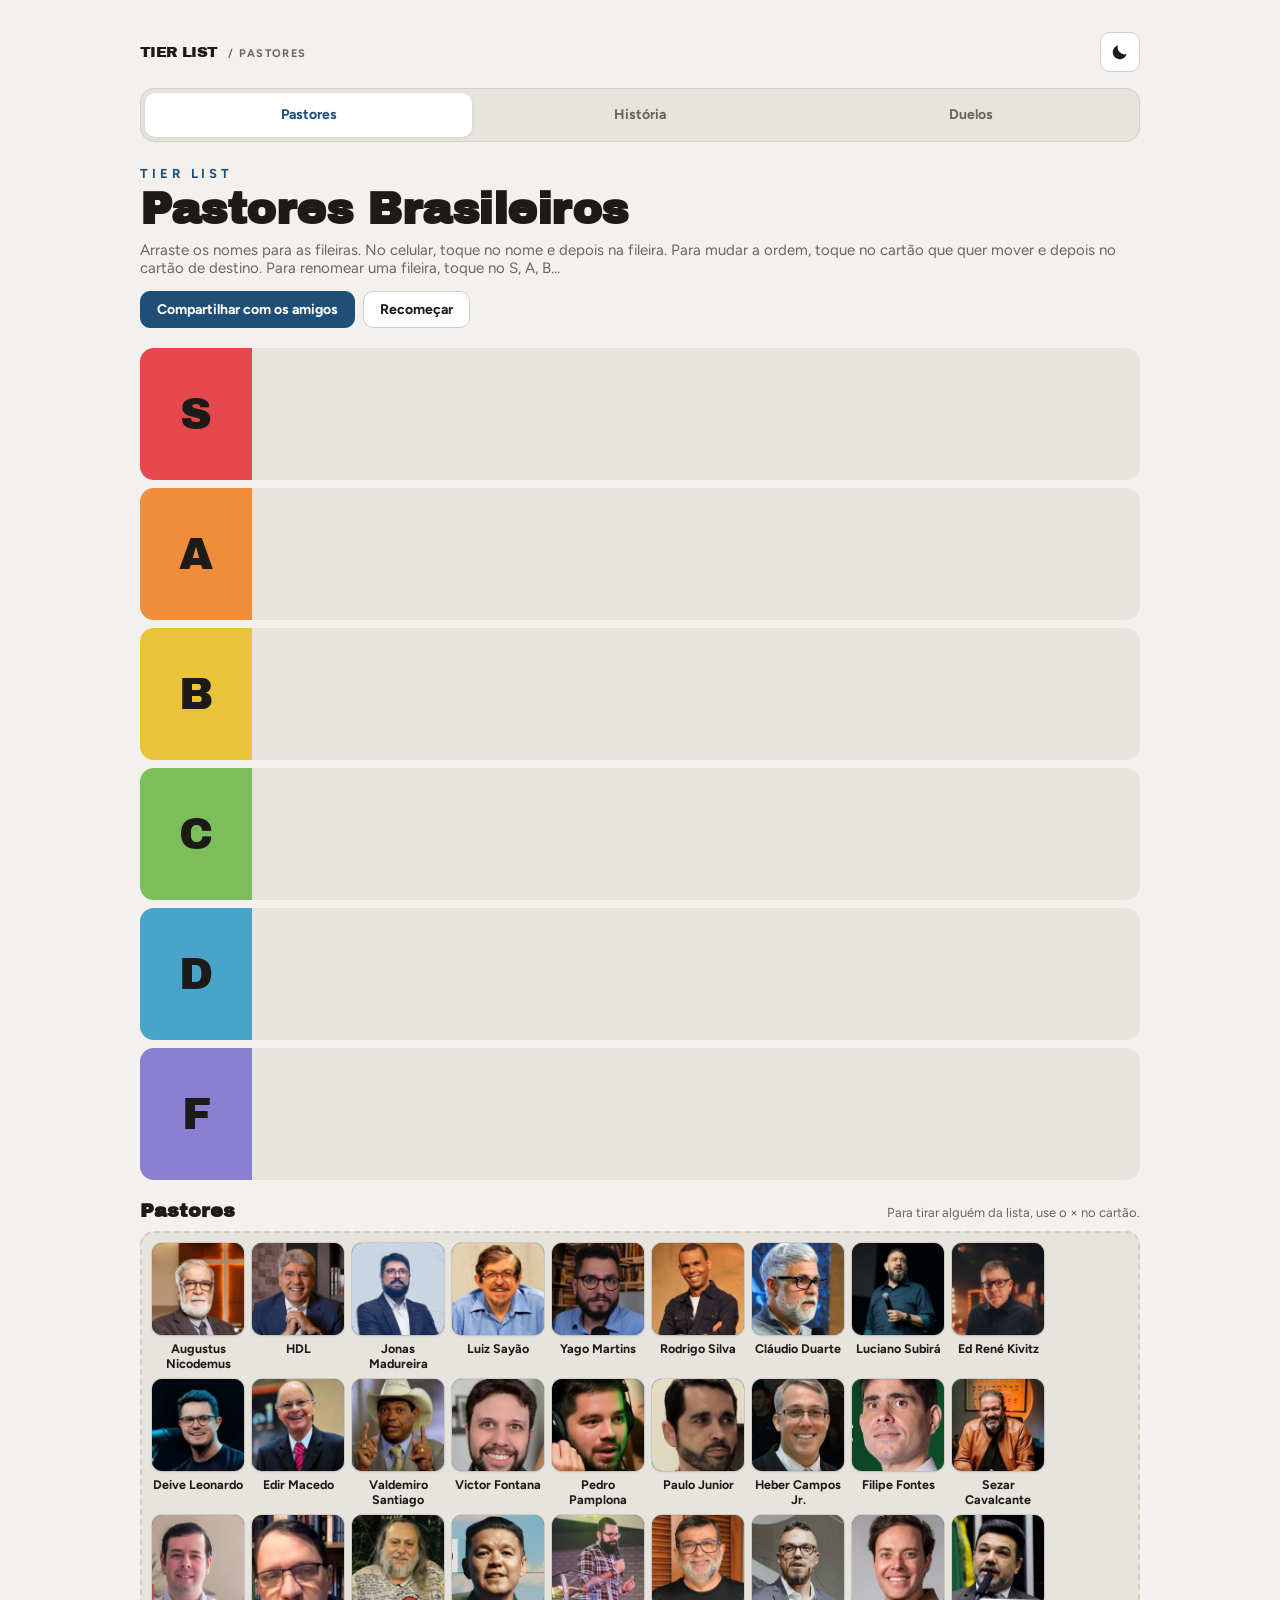
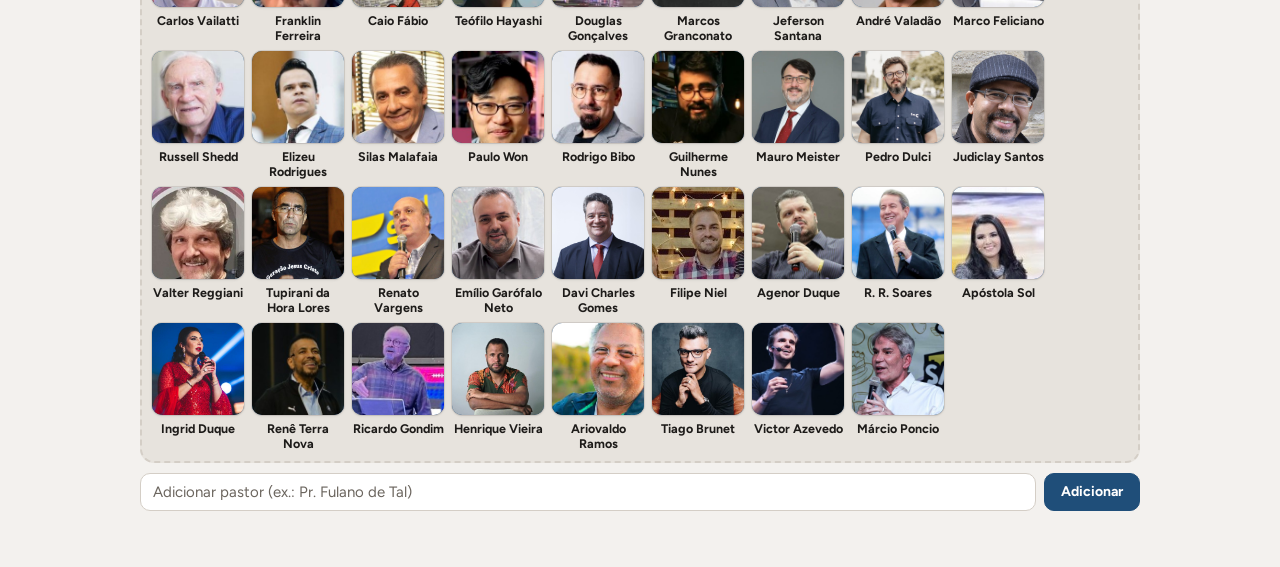
==== commit ba9286c3: "Padroniza navegação e renomeia Duelo de Pregadores" ====
--- a/index.html
+++ b/index.html
@@ -48,8 +48,6 @@
 .wrap { max-width: 1000px; margin: 0 auto; display: grid; gap: 20px; }
 .wrap .wrap { width: 100%; max-width: none; }
 header { position: relative; display: flex; flex-wrap: wrap; align-items: end; justify-content: space-between; gap: 14px; }
-.titulo { padding-right: 52px; }
-#btn-tema { position: absolute; top: 0; right: 0; }
 .eyebrow { font-weight: 700; font-size: 13px; letter-spacing: .3em; color: var(--accent); margin: 0 0 6px; }
 h1 { font-family: var(--display); font-size: clamp(1.9rem, 6vw, 2.8rem); line-height: 1.02; margin: 0; letter-spacing: -0.01em; text-wrap: balance; }
 .sub { color: var(--muted); margin: 8px 0 0; }
@@ -139,11 +137,20 @@
 </head>
 <body>
 <div class="wrap">
-  <nav class="site-nav" aria-label="Navegação principal">
-    <a href="./" aria-current="page">Pastores</a>
-    <a href="historia/">Teólogos</a>
-    <a href="duelos/">Duelos</a>
-  </nav>
+  <div class="site-header">
+    <div class="site-top">
+      <a class="site-marca" href="./">TIER LIST <span>/ PASTORES</span></a>
+      <button id="btn-tema" class="icone" type="button" aria-label="Trocar tema">
+        <svg class="sol" viewBox="0 0 24 24" aria-hidden="true"><circle cx="12" cy="12" r="4.5"/><path d="M12 2.5v2.5M12 19v2.5M2.5 12H5M19 12h2.5M5.3 5.3l1.8 1.8M16.9 16.9l1.8 1.8M5.3 18.7l1.8-1.8M16.9 7.1l1.8-1.8"/></svg>
+        <svg class="lua" viewBox="0 0 24 24" aria-hidden="true"><path d="M20 14.5A8.5 8.5 0 0 1 9.5 4a8.5 8.5 0 1 0 10.5 10.5Z"/></svg>
+      </button>
+    </div>
+    <nav class="site-nav" aria-label="Navegação principal">
+      <a href="./" aria-current="page">Pastores</a>
+      <a href="historia/">História</a>
+      <a href="duelos/">Duelos</a>
+    </nav>
+  </div>
   <header>
     <div class="titulo">
       <p class="eyebrow">TIER LIST</p>
@@ -153,10 +160,6 @@
     <div class="btns">
       <button id="btn-share" class="primary">Compartilhar com os amigos</button>
       <button id="btn-reset">Recomeçar</button>
-      <button id="btn-tema" class="icone" type="button" aria-label="Trocar tema">
-        <svg class="sol" viewBox="0 0 24 24" aria-hidden="true"><circle cx="12" cy="12" r="4.5"/><path d="M12 2.5v2.5M12 19v2.5M2.5 12H5M19 12h2.5M5.3 5.3l1.8 1.8M16.9 16.9l1.8 1.8M5.3 18.7l1.8-1.8M16.9 7.1l1.8-1.8"/></svg>
-        <svg class="lua" viewBox="0 0 24 24" aria-hidden="true"><path d="M20 14.5A8.5 8.5 0 0 1 9.5 4a8.5 8.5 0 1 0 10.5 10.5Z"/></svg>
-      </button>
     </div>
   </header>
 
--- a/menu.css
+++ b/menu.css
@@ -3,3 +3,11 @@
 .site-nav a:hover { color: var(--accent); background: var(--surface); }
 .site-nav a[aria-current="page"] { background: var(--surface); color: var(--accent); box-shadow: 0 1px 4px rgb(0 0 0 / .08); }
 .site-nav a:focus-visible { outline: 2px solid var(--accent); outline-offset: -2px; }
+.site-top { display: flex; align-items: center; justify-content: space-between; gap: 16px; padding-bottom: 16px; }
+.site-marca { font: 15px var(--display); color: var(--fg); text-decoration: none; letter-spacing: -.04em; white-space: nowrap; }
+.site-marca span { color: var(--muted); font: 700 11px var(--body); letter-spacing: .12em; margin-left: 6px; }
+.site-top button.icone { width: 40px; height: 40px; flex-shrink: 0; }
+@media (max-width: 520px) {
+  .site-marca { font-size: 12px; }
+  .site-marca span { font-size: 9px; }
+}
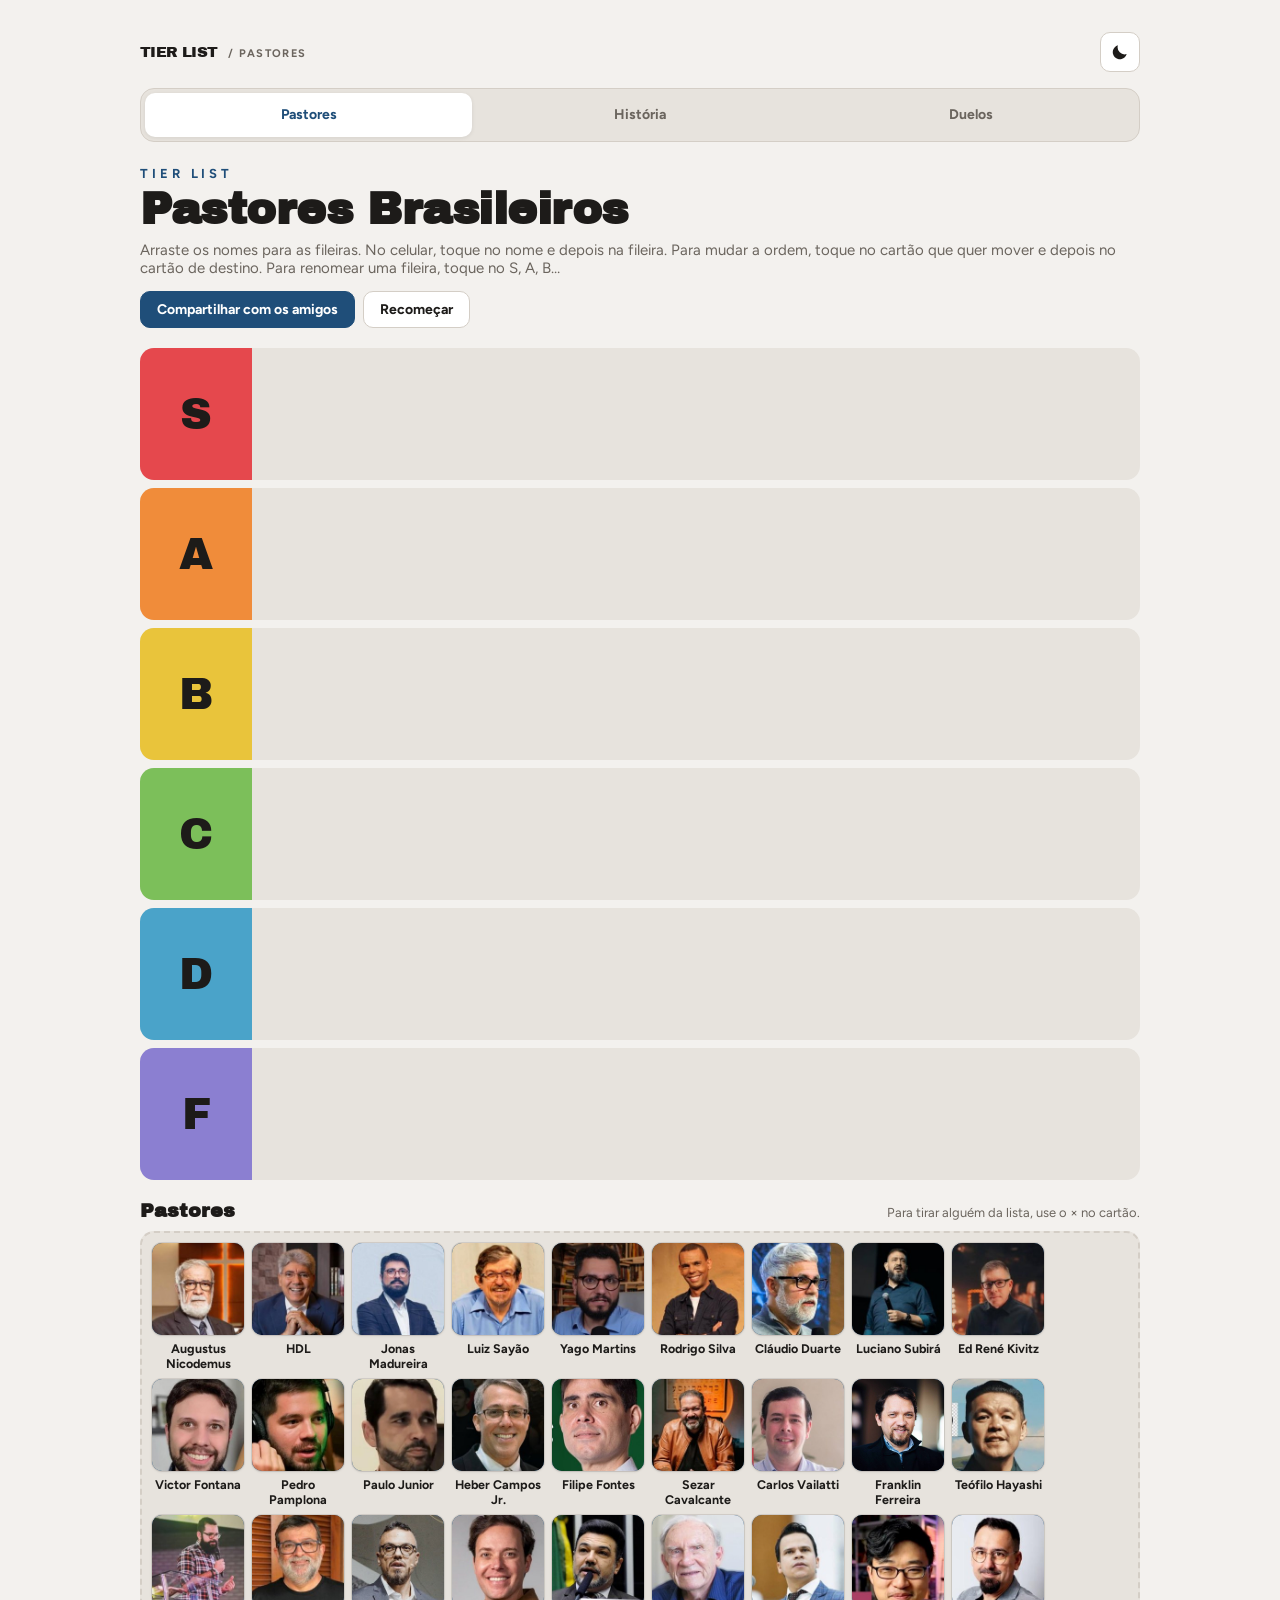
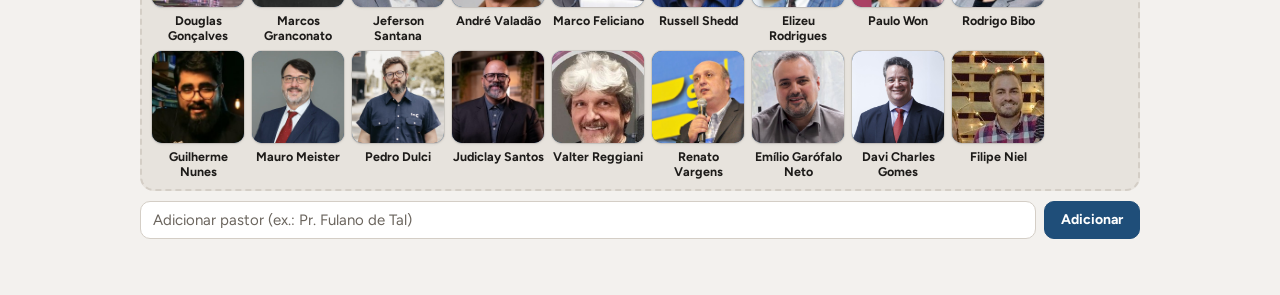
==== commit 39b4f672: "Atualiza participantes dos duelos e retratos de Franklin e Judiclay" ====
--- a/index.html
+++ b/index.html
@@ -213,9 +213,6 @@
   { id: "p08", nome: "Cláudio Duarte", foto: "fotos/08.jpg" },
   { id: "p09", nome: "Luciano Subirá", foto: "fotos/09.jpg" },
   { id: "p10", nome: "Ed René Kivitz", foto: "fotos/10.jpg" },
-  { id: "p11", nome: "Deive Leonardo", foto: "fotos/11.jpg" },
-  { id: "p13", nome: "Edir Macedo", foto: "fotos/13.jpg" },
-  { id: "p22", nome: "Valdemiro Santiago", foto: "fotos/22.jpg" },
   { id: "p23", nome: "Victor Fontana", foto: "fotos/23.jpg" },
   { id: "p24", nome: "Pedro Pamplona", foto: "fotos/24.jpg" },
   { id: "p25", nome: "Paulo Junior", foto: "fotos/25.jpg" },
@@ -223,8 +220,7 @@
   { id: "p27", nome: "Filipe Fontes", foto: "fotos/27.jpg" },
   { id: "p28", nome: "Sezar Cavalcante", foto: "fotos/28.jpg" },
   { id: "p29", nome: "Carlos Vailatti", foto: "fotos/29.jpg" },
-  { id: "p30", nome: "Franklin Ferreira", foto: "fotos/30.jpg" },
-  { id: "p31", nome: "Caio Fábio", foto: "fotos/31.jpg" },
+  { id: "p30", nome: "Franklin Ferreira", foto: "fotos/franklin-ferreira.jpg" },
   { id: "p32", nome: "Teófilo Hayashi", foto: "fotos/32.jpg" },
   { id: "p33", nome: "Douglas Gonçalves", foto: "fotos/33.jpg" },
   { id: "p34", nome: "Marcos Granconato", foto: "fotos/34.jpg" },
@@ -233,30 +229,17 @@
   { id: "p37", nome: "Marco Feliciano", foto: "fotos/37.jpg" },
   { id: "p38", nome: "Russell Shedd", foto: "fotos/38.jpg" },
   { id: "p39", nome: "Elizeu Rodrigues", foto: "fotos/39.jpg" },
-  { id: "p40", nome: "Silas Malafaia", foto: "fotos/40.jpg" },
   { id: "p41", nome: "Paulo Won", foto: "fotos/41.jpg" },
   { id: "p42", nome: "Rodrigo Bibo", foto: "fotos/42.jpg" },
   { id: "p43", nome: "Guilherme Nunes", foto: "fotos/43.jpg" },
   { id: "p44", nome: "Mauro Meister", foto: "fotos/44.jpg" },
   { id: "p45", nome: "Pedro Dulci", foto: "fotos/45.jpg" },
-  { id: "p46", nome: "Judiclay Santos", foto: "fotos/46.jpg" },
+  { id: "p46", nome: "Judiclay Santos", foto: "fotos/judiclay-santos.jpg" },
   { id: "p47", nome: "Valter Reggiani", foto: "fotos/47.jpg" },
-  { id: "p48", nome: "Tupirani da Hora Lores", foto: "fotos/48.jpg" },
   { id: "p49", nome: "Renato Vargens", foto: "duelos/fotos/renato-vargens.jpg" },
   { id: "p50", nome: "Emílio Garófalo Neto", foto: "duelos/fotos/emilio-garofalo-neto.jpg" },
   { id: "p51", nome: "Davi Charles Gomes", foto: "duelos/fotos/davi-charles-gomes.jpg" },
   { id: "p52", nome: "Filipe Niel", foto: "duelos/fotos/filipe-niel.jpg" },
-  { id: "p53", nome: "Agenor Duque", foto: "duelos/fotos/agenor-duque.jpg" },
-  { id: "p54", nome: "R. R. Soares", foto: "duelos/fotos/r-r-soares.jpg" },
-  { id: "p55", nome: "Apóstola Sol", foto: "duelos/fotos/apostola-sol.jpg" },
-  { id: "p56", nome: "Ingrid Duque", foto: "duelos/fotos/ingrid-duque.jpg" },
-  { id: "p57", nome: "Renê Terra Nova", foto: "duelos/fotos/rene-terra-nova.jpg" },
-  { id: "p58", nome: "Ricardo Gondim", foto: "duelos/fotos/ricardo-gondim.jpg" },
-  { id: "p59", nome: "Henrique Vieira", foto: "duelos/fotos/henrique-vieira.jpg" },
-  { id: "p60", nome: "Ariovaldo Ramos", foto: "duelos/fotos/ariovaldo-ramos.jpg" },
-  { id: "p61", nome: "Tiago Brunet", foto: "duelos/fotos/tiago-brunet.jpg" },
-  { id: "p62", nome: "Victor Azevedo", foto: "duelos/fotos/victor-azevedo.jpg" },
-  { id: "p63", nome: "Márcio Poncio", foto: "duelos/fotos/marcio-poncio.jpg" },
 ];
 
 const TIERS = [
